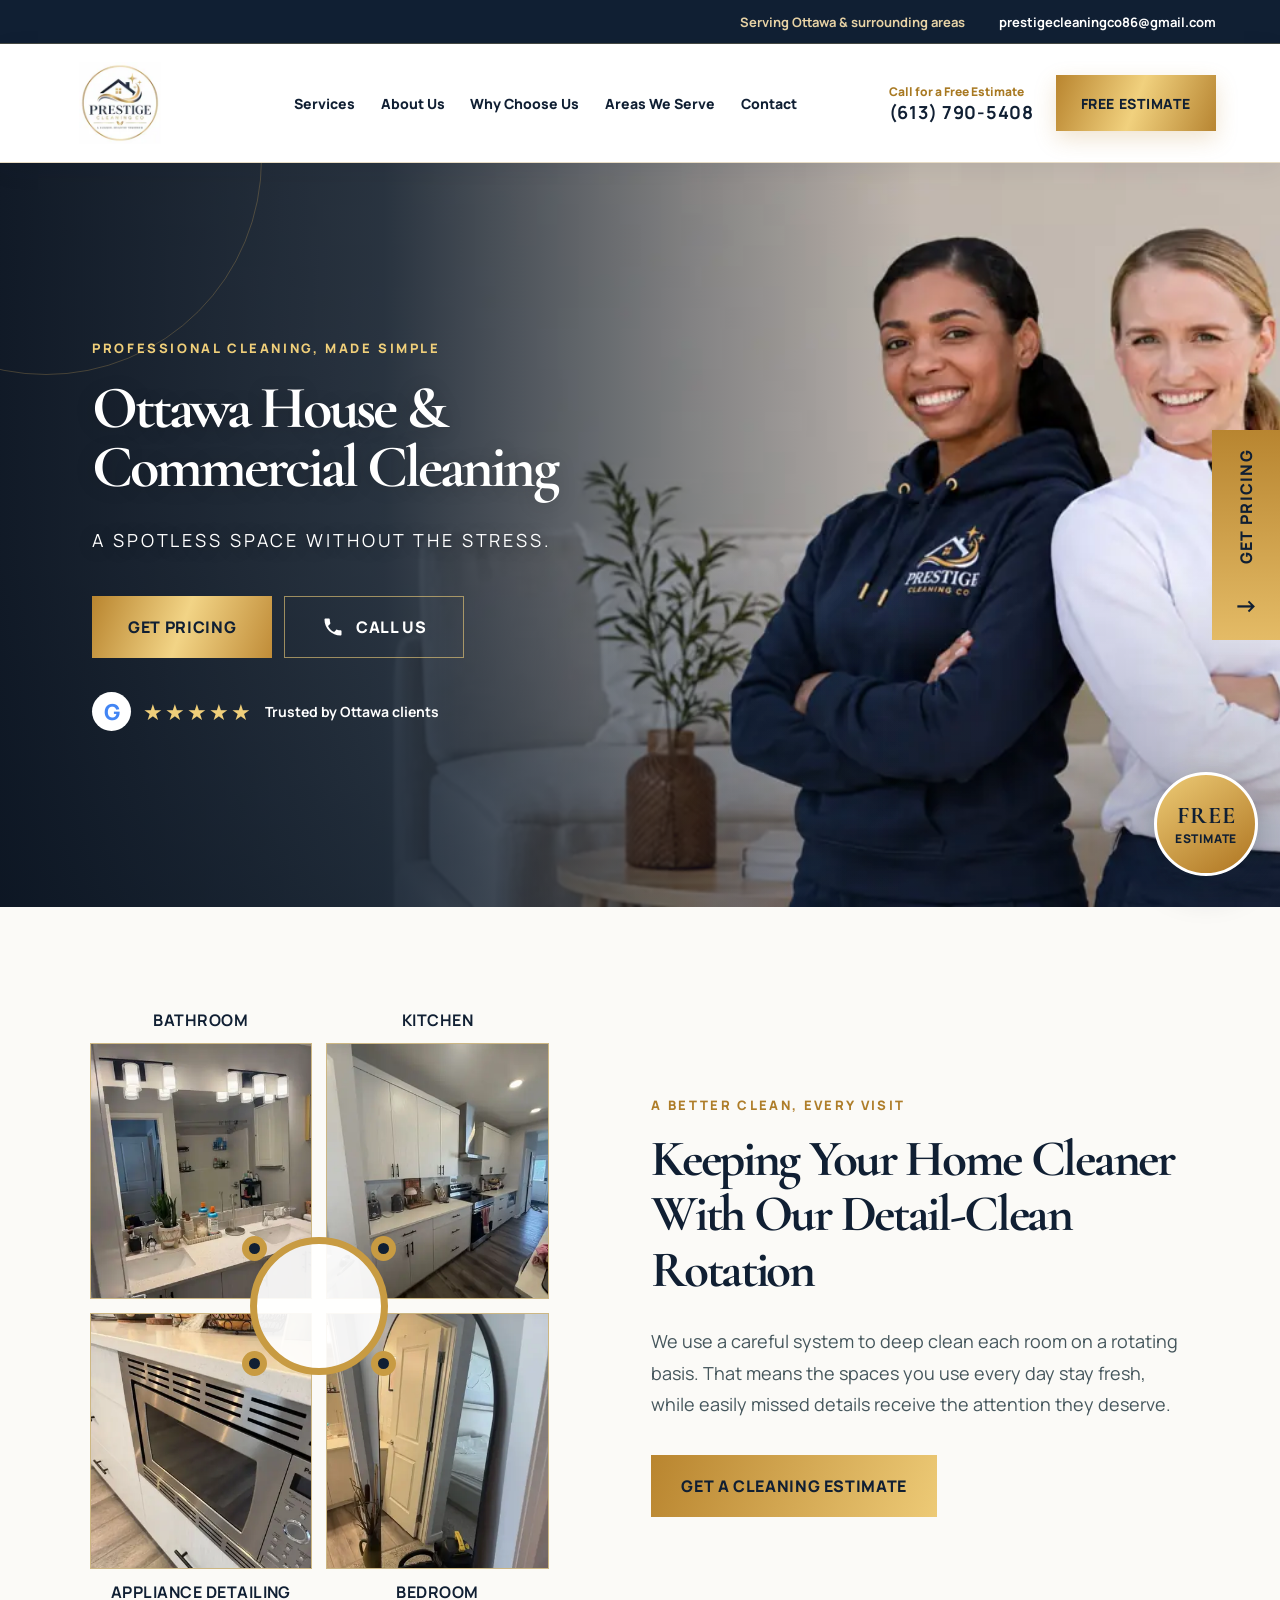
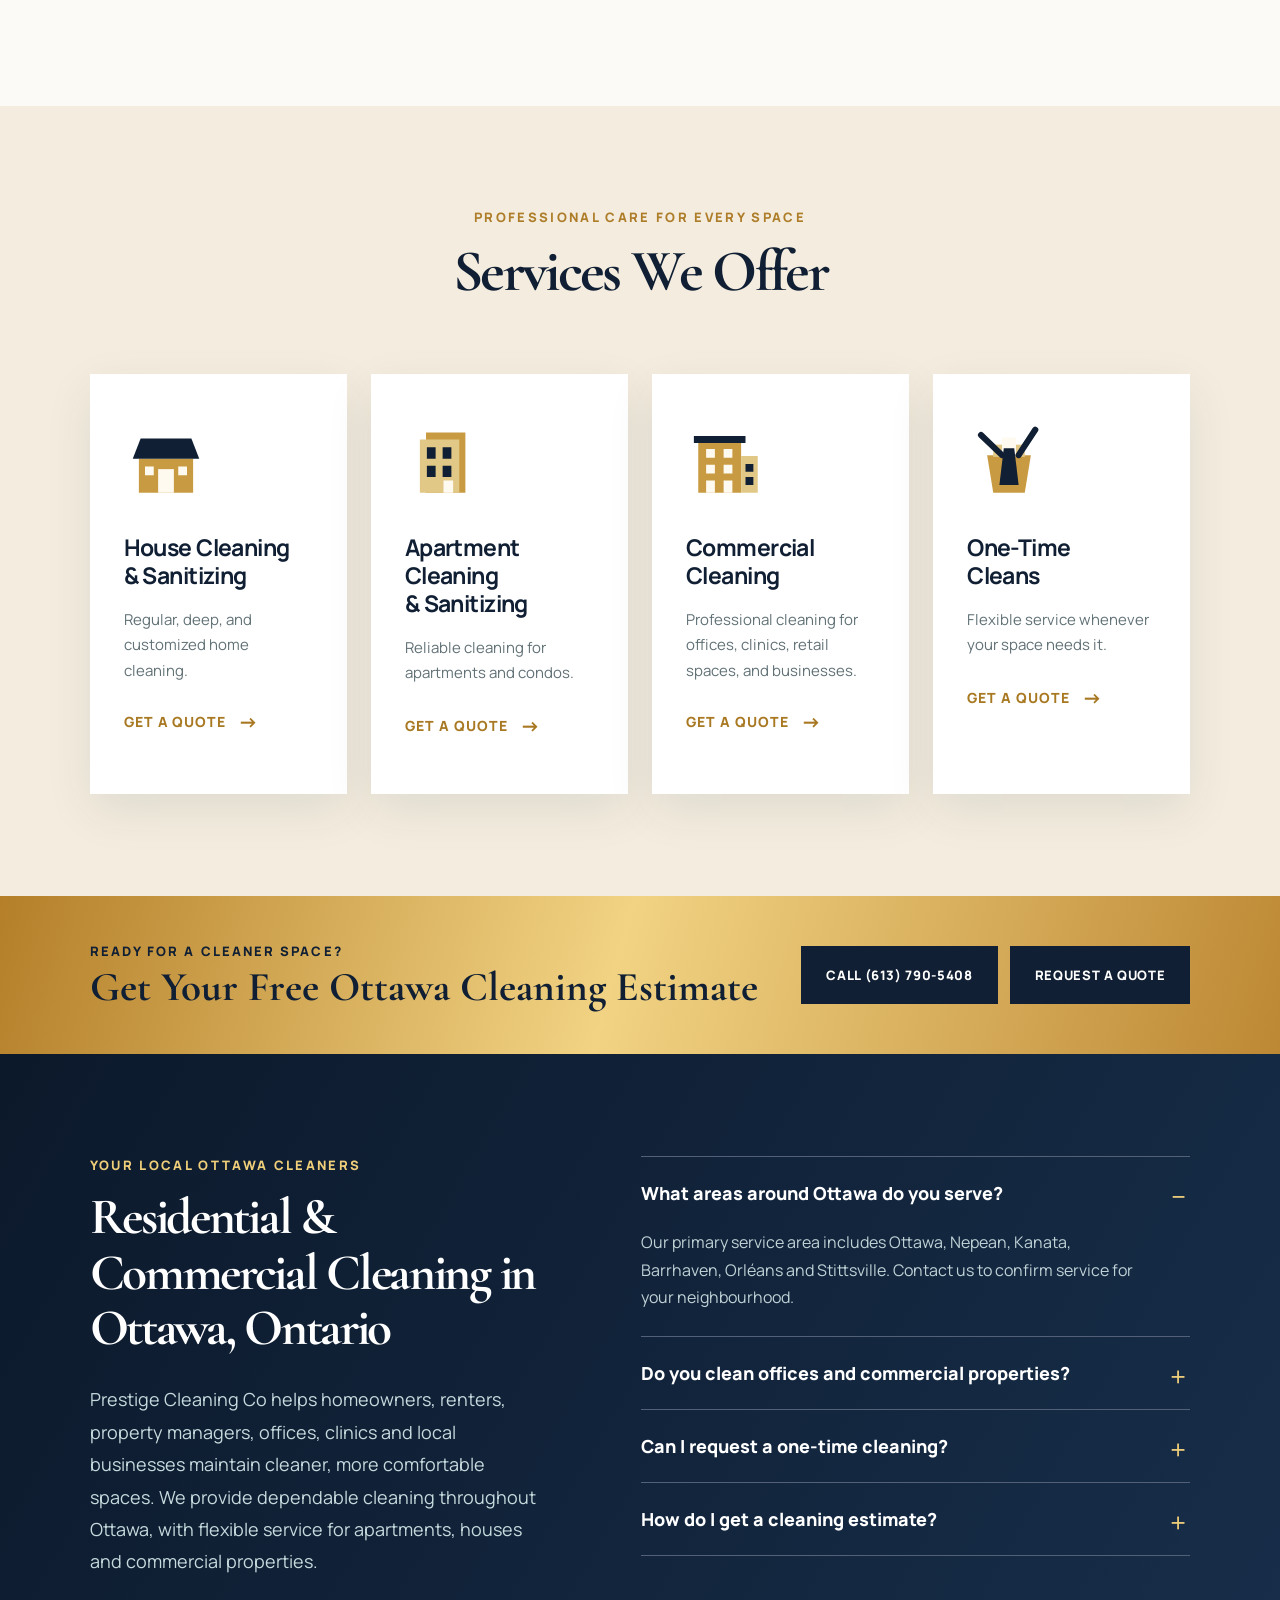
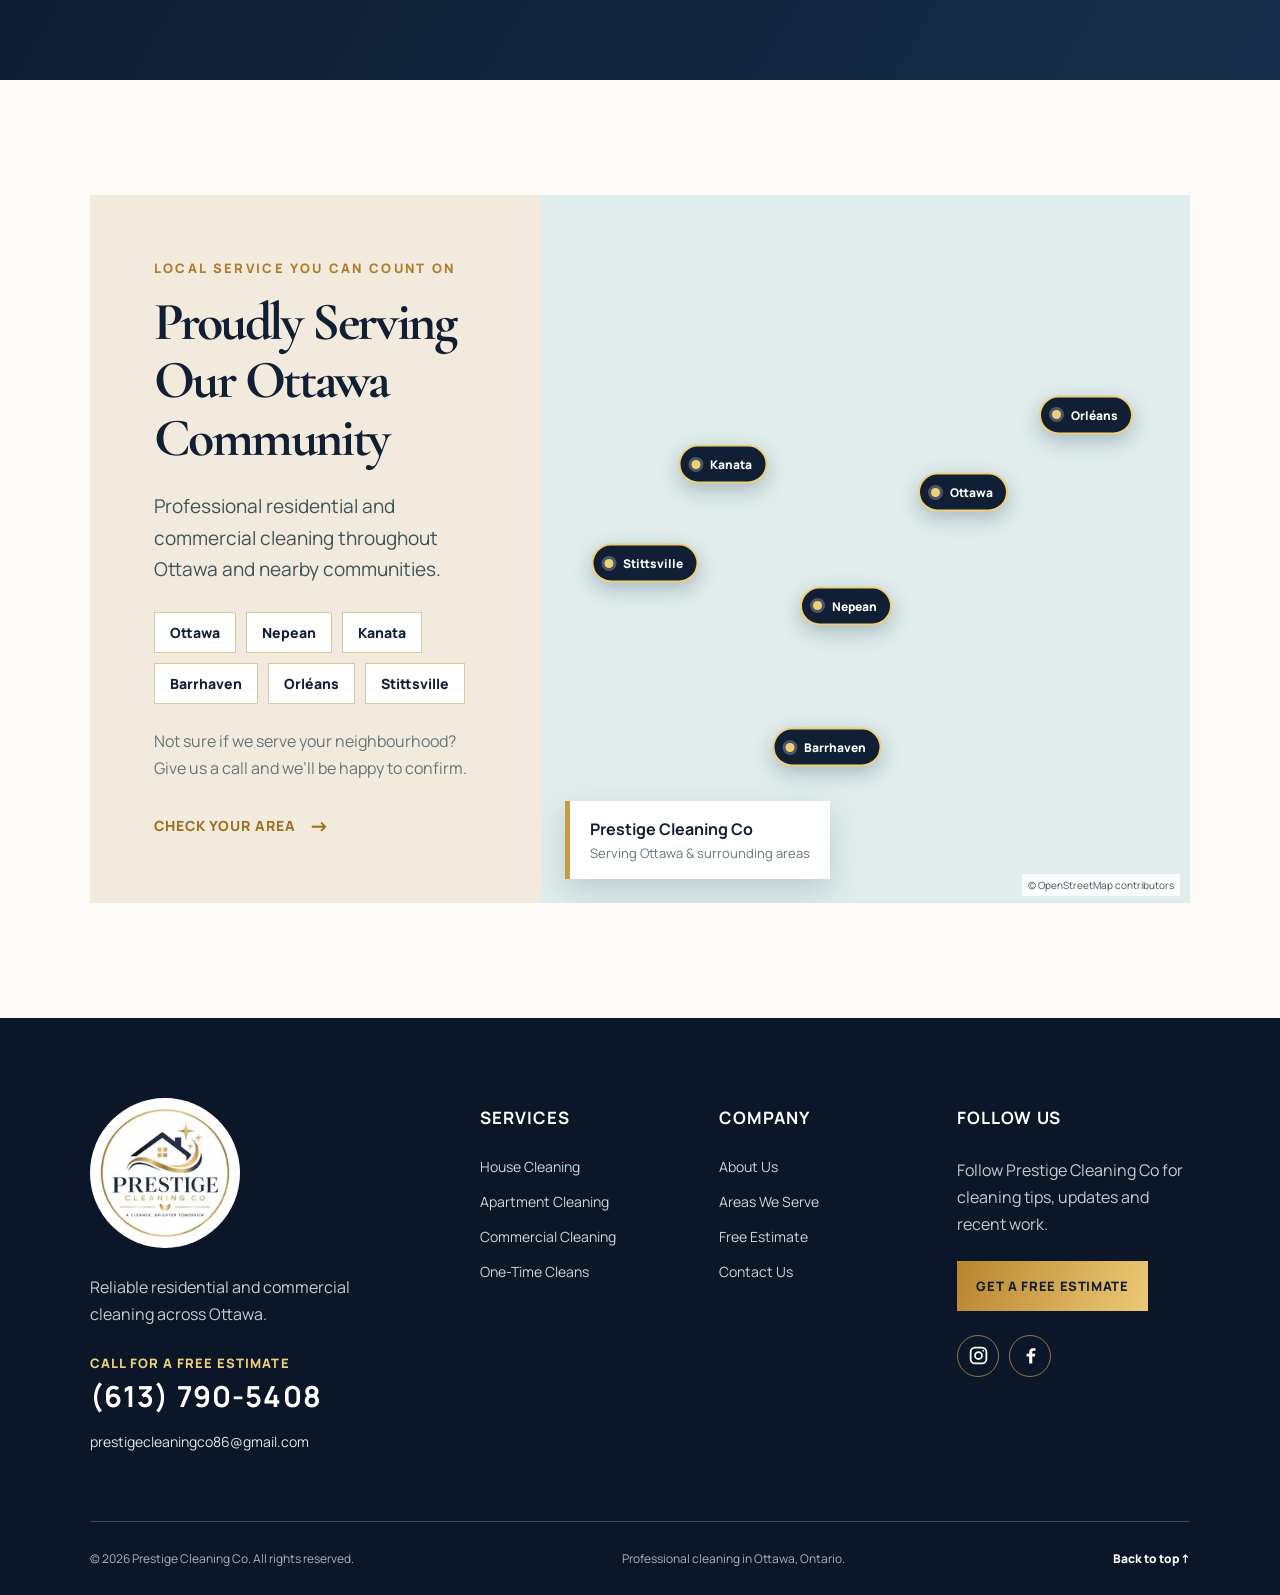
==== index.html @ 38677fa2 "Add Prestige Cleaning website" ====
<!doctype html>
<html lang="en-CA">
<head>
  <meta charset="UTF-8" />
  <meta name="viewport" content="width=device-width, initial-scale=1.0" />
  <meta name="description" content="Trusted Ottawa cleaning company for house, apartment, commercial and one-time cleaning in Ottawa, Nepean, Kanata, Barrhaven, Orléans and Stittsville. Get a free estimate." />
  <meta name="robots" content="index, follow, max-image-preview:large" />
  <meta name="geo.region" content="CA-ON" />
  <meta name="geo.placename" content="Ottawa" />
  <link rel="canonical" href="https://prestige-cleaning-ottawa.furqan17jan.chatgpt.site/" />
  <meta property="og:type" content="website" />
  <meta property="og:locale" content="en_CA" />
  <meta property="og:site_name" content="Prestige Cleaning Co" />
  <meta property="og:title" content="Ottawa Cleaning Services | Prestige Cleaning Co" />
  <meta property="og:description" content="Residential and commercial cleaning services across Ottawa. Call Prestige Cleaning Co for a free estimate." />
  <meta property="og:url" content="https://prestige-cleaning-ottawa.furqan17jan.chatgpt.site/" />
  <meta property="og:image" content="https://prestige-cleaning-ottawa.furqan17jan.chatgpt.site/assets/prestige-cleaning-team-hero-1981.webp" />
  <meta property="og:image:alt" content="Prestige Cleaning Co professional cleaning team in Ottawa" />
  <meta name="twitter:card" content="summary" />
  <meta name="twitter:title" content="Ottawa Cleaning Services | Prestige Cleaning Co" />
  <meta name="twitter:description" content="House, apartment and commercial cleaning across Ottawa and surrounding communities." />
  <title>Ottawa Cleaning Services | Prestige Cleaning Co</title>
  <link rel="preconnect" href="https://fonts.googleapis.com">
  <link rel="preconnect" href="https://fonts.gstatic.com" crossorigin>
  <link href="https://fonts.googleapis.com/css2?family=Cormorant+Garamond:wght@600;700&amp;family=Manrope:wght@400;600;700;800&amp;display=swap" rel="stylesheet">
  <link rel="icon" type="image/png" href="assets/favicon.png" />
  <link rel="preload" as="image" href="assets/prestige-cleaning-team-hero-1440.webp" imagesrcset="assets/prestige-cleaning-team-hero-768.webp 768w, assets/prestige-cleaning-team-hero-1440.webp 1440w, assets/prestige-cleaning-team-hero-1981.webp 1981w" imagesizes="100vw" type="image/webp" />
  <link rel="stylesheet" href="styles.css" />
  <link rel="stylesheet" href="detail-system.css" />
  <link rel="stylesheet" href="services.css" />
  <link rel="stylesheet" href="community-footer.css" />
  <link rel="stylesheet" href="seo.css" />
  <link rel="stylesheet" href="map-static.css" />
  <link rel="stylesheet" href="brand-theme.css" />
  <link rel="stylesheet" href="cta-popup.css" />
  <link rel="stylesheet" href="social.css" />
  <link rel="stylesheet" href="photo-grid.css" />
  <link rel="stylesheet" href="hero-photo.css" />
  <script type="application/ld+json">
  {"@context":"https://schema.org","@type":"LocalBusiness","name":"Prestige Cleaning Co","url":"https://prestige-cleaning-ottawa.furqan17jan.chatgpt.site/","logo":"https://prestige-cleaning-ottawa.furqan17jan.chatgpt.site/assets/prestige-cleaning-logo.webp","telephone":"+1-613-790-5408","email":"prestigecleaningco86@gmail.com","description":"Residential and commercial cleaning company serving Ottawa and surrounding communities.","sameAs":["https://www.instagram.com/prestige_cleaning_co_/","https://www.facebook.com/profile.php?id=61594032343513"],"areaServed":[{"@type":"City","name":"Ottawa"},{"@type":"City","name":"Nepean"},{"@type":"City","name":"Kanata"},{"@type":"City","name":"Barrhaven"},{"@type":"City","name":"Orléans"},{"@type":"City","name":"Stittsville"}],"knowsAbout":["House cleaning","Apartment cleaning","Commercial cleaning","One-time cleaning","Sanitizing"]}
  </script>
</head>
<body>
  <div class="announcement">
    <span>Serving Ottawa &amp; surrounding areas</span>
    <a href="mailto:prestigecleaningco86@gmail.com">prestigecleaningco86@gmail.com</a>
  </div>

  <header class="site-header">
    <a class="brand" href="#" aria-label="Prestige Cleaning Co home">
      <img class="header-logo" src="assets/prestige-cleaning-logo-180.webp" srcset="assets/prestige-cleaning-logo-180.webp 180w, assets/prestige-cleaning-logo-360.webp 360w, assets/prestige-cleaning-logo.webp 700w" sizes="112px" alt="Prestige Cleaning Co — A Cleaner, Brighter Tomorrow" width="700" height="700" fetchpriority="high" decoding="async" />
    </a>
    <button class="menu-toggle" aria-expanded="false" aria-controls="main-nav">Menu</button>
    <nav id="main-nav" class="main-nav" aria-label="Main navigation">
      <a href="#services">Services</a>
      <a href="#why-us">About Us</a>
      <a href="#why-us">Why Choose Us</a>
      <a href="#areas">Areas We Serve</a>
      <a href="#contact">Contact</a>
    </nav>
    <div class="header-actions">
      <a class="phone" href="tel:+16137905408"><span>Call for a Free Estimate</span><strong>(613) 790-5408</strong></a>
      <a class="estimate" href="quote.html">FREE ESTIMATE</a>
    </div>
  </header>

  <main>
    <section class="hero">
      <picture class="hero-picture">
        <source srcset="assets/prestige-cleaning-team-hero-768.webp 768w, assets/prestige-cleaning-team-hero-1440.webp 1440w, assets/prestige-cleaning-team-hero-1981.webp 1981w" sizes="100vw" type="image/webp">
        <img src="assets/prestige-cleaning-team-hero-1981.webp" alt="Prestige Cleaning Co professional cleaning team in Ottawa" width="1981" height="793" fetchpriority="high" decoding="async">
      </picture>
      <div class="hero-content">
        <p class="eyebrow">Professional cleaning, made simple</p>
        <h1>Ottawa House &amp;<br />Commercial Cleaning</h1>
        <p class="subhead">A spotless space without the stress.</p>
        <div class="hero-actions">
          <a class="button primary" href="quote.html">GET PRICING</a>
          <a class="button secondary" href="tel:+16137905408">
            <svg viewBox="0 0 24 24" aria-hidden="true"><path d="M6.6 10.8c1.7 3.4 3.2 4.9 6.6 6.6l2.2-2.2c.3-.3.7-.4 1.1-.3 1.2.4 2.5.6 3.8.6.6 0 1 .4 1 1v3.8c0 .6-.4 1-1 1C10.6 21.3 2.7 13.4 2.7 3.7c0-.6.4-1 1-1h3.8c.6 0 1 .4 1 1 0 1.3.2 2.6.6 3.8.1.4 0 .8-.3 1.1l-2.2 2.2z"/></svg>
            CALL US
          </a>
        </div>
        <div class="rating" aria-label="Five star customer rating">
          <span class="google">G</span><span class="stars">★★★★★</span><strong>Trusted by Ottawa clients</strong>
        </div>
      </div>

      <a class="pricing-tab" href="quote.html"><span>GET PRICING</span><strong>→</strong></a>
    </section>

    <section class="detail-system" id="why-us">
      <div class="room-grid" aria-label="Four areas included in our cleaning rotation">
        <article class="room-card"><h3>Bathroom</h3><div class="room-photo"><img src="assets/ottawa-bathroom-cleaning.webp" srcset="assets/ottawa-bathroom-cleaning-360.webp 360w, assets/ottawa-bathroom-cleaning-720.webp 720w, assets/ottawa-bathroom-cleaning.webp 915w" sizes="(max-width:780px) calc(50vw - 28px), (max-width:1180px) calc(50vw - 60px), 360px" alt="Freshly cleaned bathroom vanity by Prestige Cleaning Co in Ottawa" width="915" height="1200" loading="lazy" decoding="async" fetchpriority="low"></div></article>
        <article class="room-card"><h3>Kitchen</h3><div class="room-photo"><img src="assets/ottawa-kitchen-cleaning.webp" srcset="assets/ottawa-kitchen-cleaning-360.webp 360w, assets/ottawa-kitchen-cleaning-720.webp 720w, assets/ottawa-kitchen-cleaning.webp 913w" sizes="(max-width:780px) calc(50vw - 28px), (max-width:1180px) calc(50vw - 60px), 360px" alt="Clean modern kitchen serviced by Prestige Cleaning Co in Ottawa" width="913" height="1200" loading="lazy" decoding="async" fetchpriority="low"></div></article>
        <article class="room-card"><div class="room-photo"><img src="assets/ottawa-appliance-detailing.webp" srcset="assets/ottawa-appliance-detailing-360.webp 360w, assets/ottawa-appliance-detailing-720.webp 720w, assets/ottawa-appliance-detailing.webp 916w" sizes="(max-width:780px) calc(50vw - 28px), (max-width:1180px) calc(50vw - 60px), 360px" alt="Detailed microwave appliance cleaning in an Ottawa home" width="916" height="1200" loading="lazy" decoding="async" fetchpriority="low"></div><h3>Appliance Detailing</h3></article>
        <article class="room-card"><div class="room-photo"><img src="assets/ottawa-bedroom-cleaning.webp" srcset="assets/ottawa-bedroom-cleaning-360.webp 360w, assets/ottawa-bedroom-cleaning-720.webp 720w, assets/ottawa-bedroom-cleaning.webp 910w" sizes="(max-width:780px) calc(50vw - 28px), (max-width:1180px) calc(50vw - 60px), 360px" alt="Clean bedroom and carpet after residential cleaning in Ottawa" width="910" height="1200" loading="lazy" decoding="async" fetchpriority="low"></div><h3>Bedroom</h3></article>
        <div class="rotation-mark" aria-hidden="true"><i></i><i></i><i></i><i></i></div>
      </div>
      <div class="system-copy">
        <p class="section-kicker">A better clean, every visit</p>
        <h2>Keeping Your Home Cleaner With Our Detail-Clean Rotation</h2>
        <p>We use a careful system to deep clean each room on a rotating basis. That means the spaces you use every day stay fresh, while easily missed details receive the attention they deserve.</p>
        <a class="system-button" href="quote.html">GET A CLEANING ESTIMATE</a>
      </div>
    </section>

    <section class="services-offer" id="services" aria-labelledby="services-title">
      <p class="services-kicker">Professional care for every space</p>
      <h2 id="services-title">Services We Offer</h2>
      <div class="services-grid">
        <article class="service-card">
          <div class="service-icon" aria-hidden="true"><svg viewBox="0 0 96 96"><path d="M17 43h62v39H17z"/><path d="M10 43l9-23h58l9 23z" class="accent"/><path d="M39 55h18v27H39z" class="light"/><path d="M24 52h10v10H24zm38 0h10v10H62z" class="light"/></svg></div>
          <h3>House Cleaning<br>&amp; Sanitizing</h3>
          <p>Regular, deep, and customized home cleaning.</p>
          <a href="quote.html?service=house">GET A QUOTE <span>→</span></a>
        </article>
        <article class="service-card">
          <div class="service-icon" aria-hidden="true"><svg viewBox="0 0 96 96"><path d="M24 13h45v69H24z"/><path d="M17 21h45v61H17z" class="soft"/><path d="M25 30h10v13H25zm18 0h10v13H43zM25 51h10v13H25zm18 0h10v13H43z" class="accent"/><path d="M44 68h11v14H44z" class="light"/></svg></div>
          <h3>Apartment Cleaning<br>&amp; Sanitizing</h3>
          <p>Reliable cleaning for apartments and condos.</p>
          <a href="quote.html?service=apartment">GET A QUOTE <span>→</span></a>
        </article>
        <article class="service-card">
          <div class="service-icon" aria-hidden="true"><svg viewBox="0 0 96 96"><path d="M14 22h49v60H14z"/><path d="M63 40h19v42H63z" class="soft"/><path d="M23 32h10v10H23zm20 0h10v10H43zM23 50h10v10H23zm20 0h10v10H43zM23 68h10v14H23zm20 0h10v14H43z" class="light"/><path d="M68 49h9v9h-9zm0 15h9v9h-9z" class="accent"/><path d="M9 17h59v8H9z" class="accent"/></svg></div>
          <h3>Commercial<br>Cleaning</h3>
          <p>Professional cleaning for offices, clinics, retail spaces, and businesses.</p>
          <a href="quote.html?service=commercial">GET A QUOTE <span>→</span></a>
        </article>
        <article class="service-card">
          <div class="service-icon" aria-hidden="true"><svg viewBox="0 0 96 96"><path d="M23 39h50l-7 43H30z"/><path d="M30 27h36v14H30z" class="soft"/><path d="M40 19h16v20H40z" class="light"/><path d="M16 16l24 23M78 10L59 39" class="stroke"/><path d="M42 31h12l5 42H37z" class="accent"/></svg></div>
          <h3>One-Time<br>Cleans</h3>
          <p>Flexible service whenever your space needs it.</p>
          <a href="quote.html?service=one-time">GET A QUOTE <span>→</span></a>
        </article>
      </div>
    </section>

    <section class="quote-banner" id="quote" aria-label="Request a free cleaning estimate">
      <div><p>Ready for a cleaner space?</p><h2>Get Your Free Ottawa Cleaning Estimate</h2></div>
      <div class="quote-banner-actions"><a href="tel:+16137905408">CALL (613) 790-5408</a><a href="quote.html">REQUEST A QUOTE</a></div>
    </section>

    <section class="local-seo" aria-labelledby="local-seo-title">
      <div class="local-seo-intro">
        <p class="local-seo-kicker">Your local Ottawa cleaners</p>
        <h2 id="local-seo-title">Residential &amp; Commercial Cleaning in Ottawa, Ontario</h2>
        <p>Prestige Cleaning Co helps homeowners, renters, property managers, offices, clinics and local businesses maintain cleaner, more comfortable spaces. We provide dependable cleaning throughout Ottawa, with flexible service for apartments, houses and commercial properties.</p>
      </div>
      <div class="seo-faq">
        <details open><summary>What areas around Ottawa do you serve?</summary><p>Our primary service area includes Ottawa, Nepean, Kanata, Barrhaven, Orléans and Stittsville. Contact us to confirm service for your neighbourhood.</p></details>
        <details><summary>Do you clean offices and commercial properties?</summary><p>Yes. We provide commercial cleaning for offices, clinics, retail spaces, property-managed buildings and other Ottawa businesses.</p></details>
        <details><summary>Can I request a one-time cleaning?</summary><p>Yes. One-time cleaning is available for seasonal refreshes, special occasions or whenever your home or business needs extra attention.</p></details>
        <details><summary>How do I get a cleaning estimate?</summary><p>Call (613) 790-5408 or email Prestige Cleaning Co with the property type, location and cleaning service you need.</p></details>
      </div>
    </section>

    <section class="community" id="areas" aria-labelledby="community-title">
      <div class="community-copy">
        <p class="community-kicker">Local service you can count on</p>
        <h2 id="community-title">Proudly Serving Our Ottawa Community</h2>
        <p class="community-lead">Professional residential and commercial cleaning throughout Ottawa and nearby communities.</p>
        <ul class="area-list" aria-label="Primary service areas">
          <li>Ottawa</li><li>Nepean</li><li>Kanata</li><li>Barrhaven</li><li>Orléans</li><li>Stittsville</li>
        </ul>
        <p class="area-note">Not sure if we serve your neighbourhood? Give us a call and we’ll be happy to confirm.</p>
        <a class="community-call" href="tel:+16137905408">CHECK YOUR AREA <span>→</span></a>
      </div>
      <div class="map-wrap">
        <iframe title="Static map of the Ottawa service area" tabindex="-1" loading="lazy" src="https://www.openstreetmap.org/export/embed.html?bbox=-76.220%2C45.190%2C-75.360%2C45.600&amp;layer=mapnik"></iframe>
        <div class="map-shield" aria-label="Highlighted service areas: Ottawa, Nepean, Kanata, Barrhaven, Orléans and Stittsville">
          <span class="area-pin pin-stittsville">Stittsville</span><span class="area-pin pin-kanata">Kanata</span><span class="area-pin pin-nepean">Nepean</span><span class="area-pin pin-barrhaven">Barrhaven</span><span class="area-pin pin-ottawa">Ottawa</span><span class="area-pin pin-orleans">Orléans</span>
        </div>
        <div class="map-label"><strong>Prestige Cleaning Co</strong><span>Serving Ottawa &amp; surrounding areas</span></div>
        <a class="map-credit" href="https://www.openstreetmap.org/copyright" target="_blank" rel="noopener">© OpenStreetMap contributors</a>
      </div>
    </section>
  </main>

  <footer class="site-footer" id="contact">
    <div class="footer-grid">
      <div class="footer-brand">
        <a class="brand footer-logo" href="#" aria-label="Prestige Cleaning Co home"><img src="assets/prestige-cleaning-logo-360.webp" srcset="assets/prestige-cleaning-logo-180.webp 180w, assets/prestige-cleaning-logo-360.webp 360w" sizes="150px" alt="Prestige Cleaning Co" width="700" height="700" loading="lazy" decoding="async" /></a>
        <p>Reliable residential and commercial cleaning across Ottawa.</p>
        <a class="footer-phone" href="tel:+16137905408"><small>Call for a free estimate</small><strong>(613) 790-5408</strong></a>
        <a class="footer-email" href="mailto:prestigecleaningco86@gmail.com">prestigecleaningco86@gmail.com</a>
      </div>
      <div class="footer-column"><h3>Services</h3><a href="#services">House Cleaning</a><a href="#services">Apartment Cleaning</a><a href="#services">Commercial Cleaning</a><a href="#services">One-Time Cleans</a></div>
      <div class="footer-column"><h3>Company</h3><a href="#">About Us</a><a href="#areas">Areas We Serve</a><a href="quote.html">Free Estimate</a><a href="tel:+16137905408">Contact Us</a></div>
      <div class="footer-column footer-connect"><h3>Follow Us</h3><p>Follow Prestige Cleaning Co for cleaning tips, updates and recent work.</p><a class="footer-cta" href="quote.html">GET A FREE ESTIMATE</a><div class="social-row"><a href="https://www.instagram.com/prestige_cleaning_co_/" target="_blank" rel="noopener" aria-label="Follow Prestige Cleaning Co on Instagram"><svg viewBox="0 0 24 24" aria-hidden="true"><rect x="3" y="3" width="18" height="18" rx="5"/><circle cx="12" cy="12" r="4"/><circle cx="17.5" cy="6.5" r="1" class="social-dot"/></svg></a><a href="https://www.facebook.com/profile.php?id=61594032343513" target="_blank" rel="noopener" aria-label="Follow Prestige Cleaning Co on Facebook"><svg viewBox="0 0 24 24" aria-hidden="true"><path d="M14 21v-8h3l.5-3H14V8.1c0-.9.3-1.6 1.7-1.6h2V3.8c-.4-.1-1.5-.2-2.7-.2-2.7 0-4.5 1.6-4.5 4.6V10H7.5v3h3v8H14z"/></svg></a></div></div>
    </div>
    <div class="footer-bottom"><span>© 2026 Prestige Cleaning Co. All rights reserved.</span><span>Professional cleaning in Ottawa, Ontario.</span><a href="#">Back to top ↑</a></div>
  </footer>
  <button class="floating-quote" type="button" data-open-quote><span>FREE</span> ESTIMATE</button>
  <a class="mobile-call-bar" href="tel:+16137905408">CALL NOW FOR A FREE ESTIMATE</a>

  <div class="quote-modal" id="quote-modal" hidden>
    <div class="quote-backdrop" data-close-quote></div>
    <section class="quote-dialog" role="dialog" aria-modal="true" aria-labelledby="quote-title">
      <button class="quote-close" type="button" aria-label="Close quote window" data-close-quote>×</button>
      <img src="assets/prestige-cleaning-logo-180.webp" alt="" width="180" height="180" loading="lazy" decoding="async" />
      <p class="quote-kicker">A cleaner, brighter tomorrow</p>
      <h2 id="quote-title">Get a Free Cleaning Estimate</h2>
      <p>Tell us what you need and we’ll help you plan the right cleaning service for your Ottawa home or business.</p>
      <div class="quote-options"><a class="quote-call" href="tel:+16137905408"><small>Speak with us now</small><strong>CALL (613) 790-5408</strong></a><a class="quote-email" href="quote.html"><small>Tell us what you need</small><strong>FILL OUT QUOTE FORM</strong></a></div>
      <button class="quote-later" type="button" data-close-quote>Maybe later</button>
    </section>
  </div>
  <script src="script.js"></script>
</body>
</html>
---- styles.css ----
:root{--ink:#17252b;--muted:#5d6a6f;--navy:#173c49;--teal:#2b8791;--mint:#dff2ef;--white:#fff;--line:#d8e2e4;--max:1440px}
*{box-sizing:border-box}html{scroll-behavior:smooth}body{margin:0;font-family:Manrope,Arial,sans-serif;color:var(--ink);background:#fff}a{color:inherit;text-decoration:none}.announcement{height:44px;padding:0 clamp(20px,5vw,78px);display:flex;align-items:center;justify-content:flex-end;gap:34px;background:#e7f2f4;font-size:13px;font-weight:700}.announcement a{color:var(--teal)}.site-header{min-height:112px;padding:18px clamp(20px,5vw,78px);display:flex;align-items:center;gap:34px;background:#fff;border-bottom:1px solid #edf1f2;position:relative;z-index:4}.brand{display:flex;align-items:center;gap:12px;min-width:max-content}.brand-mark{display:grid;place-items:center;width:58px;height:58px;border-radius:50% 50% 50% 16%;background:var(--navy);color:white;font-size:30px;font-weight:800;box-shadow:inset -8px -8px 0 var(--teal)}.brand strong,.brand small{display:block;letter-spacing:.07em}.brand strong{font-size:19px}.brand small{font-size:10px;color:var(--teal);margin-top:2px}.main-nav{display:flex;align-items:center;justify-content:center;gap:clamp(17px,2vw,34px);flex:1}.main-nav a{font-size:14px;font-weight:800;white-space:nowrap}.main-nav a:hover{color:var(--teal)}.header-actions{display:flex;align-items:center;gap:22px}.phone span,.phone strong{display:block}.phone span{font-size:12px;color:var(--teal);font-weight:800}.phone strong{font-size:18px;letter-spacing:.04em}.estimate,.button{display:inline-flex;align-items:center;justify-content:center;font-weight:800;letter-spacing:.04em}.estimate{min-height:56px;padding:0 25px;color:white;background:var(--teal);font-size:14px}.menu-toggle{display:none;border:0;background:var(--navy);color:#fff;padding:10px 14px;font:700 14px Manrope;border-radius:4px}.hero{min-height:calc(100vh - 156px);position:relative;overflow:hidden;display:grid;grid-template-columns:minmax(0,1.04fr) minmax(430px,.96fr);background:linear-gradient(115deg,#234c58 0%,#2c6970 48%,#d8e9e7 48.1%,#eff6f5 100%)}.hero:before{content:"";position:absolute;width:430px;height:430px;border:1px solid rgba(255,255,255,.1);border-radius:50%;left:-170px;top:-220px}.hero-content{position:relative;z-index:2;align-self:center;padding:72px clamp(28px,7.2vw,150px);padding-right:42px;color:white}.eyebrow{margin:0 0 22px;color:#a8e1dc;text-transform:uppercase;letter-spacing:.2em;font-size:13px;font-weight:800}.hero h1{font-size:clamp(50px,5.25vw,86px);line-height:.98;letter-spacing:-.05em;margin:0;max-width:760px}.subhead{font-size:clamp(18px,1.4vw,23px);letter-spacing:.16em;text-transform:uppercase;line-height:1.55;margin:30px 0 42px;max-width:700px}.hero-actions{display:flex;gap:12px;flex-wrap:wrap}.button{min-width:180px;min-height:62px;padding:0 26px}.primary{background:#fff;color:var(--navy)}.secondary{border:1px solid rgba(255,255,255,.5);color:white}.secondary svg{width:22px;fill:currentColor;margin-right:12px}.button:hover,.estimate:hover{transform:translateY(-2px);filter:brightness(1.04)}.rating{display:flex;align-items:center;gap:12px;margin-top:34px;font-size:14px;flex-wrap:wrap}.google{display:grid;place-items:center;width:39px;height:39px;background:#fff;color:#4285f4;border-radius:50%;font-size:22px;font-weight:800}.stars{color:#ffd447;font-size:22px;letter-spacing:2px}.photo-placeholder{min-height:620px;display:grid;place-items:center;position:relative;background:linear-gradient(135deg,rgba(255,255,255,.15),rgba(255,255,255,.7));border-left:1px solid rgba(255,255,255,.4)}.photo-placeholder:after{content:"";position:absolute;inset:36px;border:1px dashed rgba(23,60,73,.22);border-radius:2px}.photo-placeholder div{text-align:center;color:#507178;z-index:1}.photo-placeholder span,.photo-placeholder small{display:block}.photo-placeholder span{font-weight:800;letter-spacing:.18em}.photo-placeholder small{margin-top:8px}.pricing-tab{position:absolute;right:0;top:50%;transform:translateY(-50%);height:210px;width:68px;background:var(--teal);color:white;display:flex;flex-direction:column;align-items:center;justify-content:center;gap:24px;z-index:3}.pricing-tab span{writing-mode:vertical-rl;transform:rotate(180deg);font-weight:800;letter-spacing:.08em}.pricing-tab strong{font-size:24px}@media(max-width:1180px){.main-nav{display:none;position:absolute;left:0;right:0;top:100%;background:#fff;padding:24px;box-shadow:0 12px 30px rgba(0,0,0,.12);flex-direction:column}.main-nav.open{display:flex}.menu-toggle{display:block;margin-left:auto}.phone{display:none}}@media(max-width:780px){.announcement{justify-content:center;height:auto;min-height:40px;padding:10px 18px}.announcement a{display:none}.site-header{min-height:88px;padding:14px 20px}.estimate{display:none}.hero{min-height:calc(100vh - 128px);grid-template-columns:1fr;background:linear-gradient(145deg,#173c49,#2b7a82)}.hero-content{padding:66px 24px 48px}.hero h1{font-size:clamp(46px,14vw,68px)}.subhead{font-size:16px;letter-spacing:.1em}.button{min-width:0;flex:1}.rating strong{width:100%}.photo-placeholder{min-height:280px;background:rgba(223,242,239,.92)}.photo-placeholder:after{inset:20px}.pricing-tab{display:none}}@media(max-width:430px){.brand-mark{width:48px;height:48px}.brand strong{font-size:16px}.hero-actions{flex-direction:column}.button{width:100%}}
---- detail-system.css ----
.detail-system{min-height:760px;padding:clamp(70px,8vw,125px) clamp(24px,7vw,140px);display:grid;grid-template-columns:minmax(450px,.92fr) minmax(400px,1.08fr);align-items:center;gap:clamp(55px,8vw,140px);background:#fff}
.room-grid{position:relative;display:grid;grid-template-columns:1fr 1fr;gap:14px;max-width:720px}
.room-card{margin:0}.room-card h3{font-size:16px;text-align:center;text-transform:uppercase;margin:0 0 12px;letter-spacing:.03em}.room-card:nth-child(n+3) h3{margin:12px 0 0}
.room-photo{height:clamp(190px,20vw,320px);display:grid;place-items:center;background:linear-gradient(145deg,#edf4f4,#d9e9e7);border:1px dashed #9abbb9;color:#66817f;text-transform:uppercase;font-size:12px;font-weight:800;letter-spacing:.12em}
.rotation-mark{position:absolute;width:138px;height:138px;border:7px solid var(--teal);border-radius:50%;top:50%;left:50%;transform:translate(-50%,-50%);background:rgba(255,255,255,.86)}
.rotation-mark i{position:absolute;width:25px;height:25px;border:7px solid var(--teal);background:#b7d95f;border-radius:50%}.rotation-mark i:nth-child(1){left:-15px;top:-8px}.rotation-mark i:nth-child(2){right:-15px;top:-8px}.rotation-mark i:nth-child(3){right:-15px;bottom:-8px}.rotation-mark i:nth-child(4){left:-15px;bottom:-8px}
.system-copy{max-width:790px}.section-kicker{text-transform:uppercase;color:var(--teal);font-size:13px;font-weight:800;letter-spacing:.18em;margin:0 0 18px}.system-copy h2{font-size:clamp(38px,4vw,64px);line-height:1.08;letter-spacing:-.045em;margin:0 0 28px}.system-copy>p:not(.section-kicker){font-size:18px;line-height:1.75;color:#45565c;margin:0 0 34px;max-width:730px}
.system-button{display:inline-flex;align-items:center;justify-content:center;min-height:62px;padding:0 30px;background:var(--teal);color:#fff;font-weight:800;letter-spacing:.04em}.system-button:hover{background:var(--navy);transform:translateY(-2px)}
@media(max-width:1180px){.detail-system{grid-template-columns:1fr;gap:70px}.room-grid{margin:auto;width:100%}.system-copy{margin:auto;text-align:center}.system-copy>p:not(.section-kicker){margin-left:auto;margin-right:auto}}
@media(max-width:780px){.detail-system{padding:70px 20px;grid-template-columns:1fr}.room-photo{height:43vw;min-height:150px}.rotation-mark{width:104px;height:104px;border-width:6px}.rotation-mark i{width:21px;height:21px;border-width:6px}.system-copy h2{font-size:38px}.system-copy>p:not(.section-kicker){font-size:16px}.system-button{width:100%;padding:0 18px}}
@media(max-width:430px){.room-grid{gap:8px}.room-card h3{font-size:12px}.room-photo span{font-size:10px;text-align:center;padding:10px}.rotation-mark{width:84px;height:84px}.rotation-mark i{width:18px;height:18px}}
---- services.css ----
.services-offer{padding:clamp(74px,8vw,125px) clamp(24px,7vw,140px);background:#eef7f6;text-align:center}.services-kicker{margin:0 0 14px;color:var(--teal);font-size:13px;font-weight:800;letter-spacing:.18em;text-transform:uppercase}.services-offer>h2{margin:0;font-size:clamp(42px,4.6vw,68px);line-height:1.08;letter-spacing:-.045em}.services-grid{max-width:1500px;margin:70px auto 0;display:grid;grid-template-columns:repeat(4,1fr);gap:24px;text-align:left}.service-card{min-height:420px;padding:42px 34px 36px;background:#fff;border-top:5px solid transparent;box-shadow:0 16px 45px rgba(23,60,73,.08);transition:transform .2s ease,border-color .2s ease}.service-card:hover{transform:translateY(-7px);border-color:var(--teal)}.service-icon{width:84px;height:84px;margin-bottom:28px}.service-icon svg{width:100%;height:100%;fill:var(--teal)}.service-icon .accent{fill:#173c49}.service-icon .soft{fill:#add9d6}.service-icon .light{fill:#eef7f6}.service-icon .stroke{fill:none;stroke:#173c49;stroke-width:7;stroke-linecap:round}.service-card h3{margin:0;color:var(--navy);font-size:clamp(23px,1.65vw,31px);line-height:1.22;letter-spacing:-.025em}.service-card p{min-height:52px;margin:18px 0 25px;color:#617176;font-size:15px;line-height:1.7}.service-card>a{display:inline-flex;align-items:center;gap:12px;color:var(--teal);font-size:14px;font-weight:800;letter-spacing:.07em}.service-card>a span{font-size:20px;transition:transform .2s}.service-card>a:hover span{transform:translateX(5px)}
@media(max-width:1100px){.services-grid{grid-template-columns:repeat(2,1fr)}.service-card{min-height:370px}}
@media(max-width:620px){.services-offer{padding:70px 20px}.services-grid{grid-template-columns:1fr;margin-top:45px}.service-card{min-height:0;padding:32px 28px}.service-card p{min-height:0}.service-icon{width:70px;height:70px}.service-card h3 br{display:none}}
---- community-footer.css ----
.community{padding:clamp(75px,9vw,135px) clamp(24px,7vw,140px);display:grid;grid-template-columns:minmax(390px,.82fr) minmax(520px,1.18fr);align-items:stretch;gap:0;background:#fff}.community-copy{padding:clamp(45px,5vw,82px);background:#f3f7f8}.community-kicker{margin:0 0 16px;color:var(--teal);font-size:13px;font-weight:800;letter-spacing:.18em;text-transform:uppercase}.community h2{margin:0 0 24px;font-size:clamp(40px,4.2vw,65px);line-height:1.08;letter-spacing:-.045em}.community-lead{margin:0 0 26px;color:#3d535a;font-size:19px;line-height:1.65}.area-list{display:flex;flex-wrap:wrap;gap:10px;margin:0 0 24px;padding:0;list-style:none}.area-list li{padding:10px 15px;background:#fff;border:1px solid #cfdddf;color:var(--navy);font-weight:800;font-size:14px}.area-note{margin:0 0 30px;color:#65757a;line-height:1.7}.community-call{display:inline-flex;align-items:center;gap:13px;color:var(--teal);font-size:14px;font-weight:800;letter-spacing:.07em}.community-call span{font-size:20px}.map-wrap{min-height:570px;position:relative;background:#dfeceb;overflow:hidden}.map-wrap iframe{width:100%;height:100%;min-height:570px;border:0;filter:saturate(.7) contrast(.95)}.map-label{position:absolute;left:24px;bottom:24px;padding:17px 20px;background:#fff;box-shadow:0 12px 30px rgba(23,60,73,.18)}.map-label strong,.map-label span{display:block}.map-label strong{color:var(--navy)}.map-label span{margin-top:4px;color:#65757a;font-size:13px}
.site-footer{padding:80px clamp(24px,7vw,140px) 28px;background:var(--navy);color:#fff}.footer-grid{display:grid;grid-template-columns:1.4fr .75fr .75fr 1fr;gap:clamp(35px,5vw,85px);max-width:1600px;margin:auto}.footer-logo{display:inline-flex;color:#fff}.footer-logo .brand-mark{background:#fff;color:var(--navy);box-shadow:inset -8px -8px 0 #74c8c6}.footer-logo small{color:#8fe0dc}.footer-brand>p{max-width:330px;color:#b9d0d5;line-height:1.7;margin:26px 0}.footer-phone small,.footer-phone strong{display:block}.footer-phone small{color:#8fe0dc;font-size:13px;font-weight:800;text-transform:uppercase;letter-spacing:.08em}.footer-phone strong{margin-top:4px;font-size:29px;letter-spacing:.04em}.footer-email{display:block;margin-top:16px;color:#d8e8eb;font-size:14px;overflow-wrap:anywhere}.footer-column{display:flex;flex-direction:column;align-items:flex-start;gap:16px}.footer-column h3{margin:8px 0 12px;font-size:17px;letter-spacing:.06em;text-transform:uppercase}.footer-column>a:not(.footer-cta){color:#c6d9dd;font-size:14px}.footer-column>a:hover{color:#8fe0dc}.footer-connect p{color:#b9d0d5;line-height:1.7;margin:0 0 6px}.footer-cta{padding:16px 19px;background:var(--teal);font-size:13px;font-weight:800;letter-spacing:.05em}.social-row{display:flex;gap:10px;margin-top:8px}.social-row a{width:42px;height:42px;display:grid;place-items:center;border:1px solid #77949b;border-radius:50%;font-size:19px;font-weight:800}.footer-bottom{max-width:1600px;margin:70px auto 0;padding-top:28px;border-top:1px solid #3e606a;display:flex;align-items:center;justify-content:space-between;gap:25px;color:#9eb8be;font-size:12px}.footer-bottom a{color:#fff;font-weight:800}
@media(max-width:1050px){.community{grid-template-columns:1fr}.map-wrap,.map-wrap iframe{min-height:460px}.footer-grid{grid-template-columns:1.4fr 1fr}.footer-connect{margin-top:10px}}
@media(max-width:650px){.community{padding:70px 20px}.community-copy{padding:38px 24px}.community h2{font-size:39px}.community-lead{font-size:17px}.map-wrap,.map-wrap iframe{min-height:360px}.map-label{left:14px;bottom:14px}.site-footer{padding:64px 24px 25px}.footer-grid{grid-template-columns:1fr}.footer-brand{margin-bottom:15px}.footer-bottom{margin-top:50px;align-items:flex-start;flex-direction:column}.footer-phone strong{font-size:25px}}
---- seo.css ----
.local-seo{padding:clamp(75px,8vw,120px) clamp(24px,7vw,140px);display:grid;grid-template-columns:.9fr 1.1fr;gap:clamp(50px,8vw,130px);background:var(--navy);color:#fff}.local-seo-intro{max-width:680px}.local-seo-kicker{margin:0 0 16px;color:#8fe0dc;font-size:13px;font-weight:800;letter-spacing:.18em;text-transform:uppercase}.local-seo h2{margin:0 0 27px;font-size:clamp(38px,4vw,61px);line-height:1.08;letter-spacing:-.045em}.local-seo-intro>p:not(.local-seo-kicker){margin:0;color:#c5dadd;font-size:18px;line-height:1.8}.seo-faq{border-top:1px solid #496b74}.seo-faq details{border-bottom:1px solid #496b74}.seo-faq summary{position:relative;padding:24px 44px 24px 0;cursor:pointer;font-size:18px;font-weight:800;list-style:none}.seo-faq summary::-webkit-details-marker{display:none}.seo-faq summary:after{content:"+";position:absolute;right:4px;top:20px;color:#8fe0dc;font-size:28px;font-weight:400}.seo-faq details[open] summary:after{content:"−"}.seo-faq details p{margin:0;padding:0 46px 25px 0;color:#bfd2d6;line-height:1.7}.hero h1{font-size:clamp(44px,4.7vw,78px)}
@media(max-width:900px){.local-seo{grid-template-columns:1fr}.local-seo-intro{max-width:none}}
@media(max-width:600px){.local-seo{padding:70px 24px}.local-seo h2{font-size:37px}.local-seo-intro>p:not(.local-seo-kicker){font-size:16px}.seo-faq summary{font-size:16px}}
---- map-static.css ----
.map-wrap iframe{position:absolute;inset:-6%;width:112%;height:112%;min-height:640px;border:0;filter:saturate(.65) contrast(.92);pointer-events:none}.map-shield{position:absolute;inset:0;background:rgba(235,247,246,.12);z-index:1}.area-pin{position:absolute;transform:translate(-50%,-50%);padding:9px 13px 9px 30px;border:2px solid #fff;border-radius:999px;background:var(--teal);color:#fff;box-shadow:0 7px 20px rgba(23,60,73,.28);font-size:12px;font-weight:800;white-space:nowrap}.area-pin:before{content:"";position:absolute;left:11px;top:50%;width:9px;height:9px;transform:translateY(-50%);border-radius:50%;background:#b7d95f;box-shadow:0 0 0 3px rgba(255,255,255,.25)}.pin-stittsville{left:16%;top:52%}.pin-kanata{left:28%;top:38%}.pin-nepean{left:47%;top:58%}.pin-barrhaven{left:44%;top:78%}.pin-ottawa{left:65%;top:42%}.pin-orleans{left:84%;top:31%}.map-label{z-index:2}.map-credit{position:absolute;right:10px;bottom:7px;z-index:2;padding:4px 6px;background:rgba(255,255,255,.88);color:#40565c;font-size:10px}
@media(max-width:650px){.area-pin{padding:7px 9px 7px 24px;font-size:10px}.area-pin:before{left:8px;width:7px;height:7px}.pin-stittsville{left:20%;top:55%}.pin-kanata{left:29%;top:34%}.pin-nepean{left:49%;top:56%}.pin-barrhaven{left:45%;top:74%}.pin-ottawa{left:66%;top:39%}.pin-orleans{left:80%;top:23%}}
---- brand-theme.css ----
:root{--ink:#101f33;--muted:#66707b;--navy:#101f33;--teal:#c89b42;--mint:#f5ead3;--white:#fff;--line:#e5d7bb;--gold:#c89b42;--gold-light:#f0cf7a;--cream:#fbfaf7}
body{background:var(--cream);color:var(--navy)}.announcement{background:var(--navy);color:#e7d2a5;border-bottom:1px solid rgba(240,207,122,.24)}.announcement a{color:#fff}.site-header{background:#fff;border-bottom:1px solid #e8dcc4;box-shadow:0 7px 24px rgba(16,31,51,.07)}.brand{min-width:138px}.header-logo{display:block;width:112px;height:82px;object-fit:contain}.main-nav a:hover{color:var(--gold)}.phone span{color:#a87922}.estimate{color:var(--navy);background:linear-gradient(110deg,#b9852f,#f1d17e,#b78532);box-shadow:0 8px 22px rgba(185,133,47,.22)}.menu-toggle{background:var(--navy)}
.hero{background:linear-gradient(112deg,#0c192b 0%,#142943 54%,#e9dcc1 54.1%,#fbf8f0 100%)}.hero:before{border-color:rgba(218,177,91,.25)}.eyebrow{color:var(--gold-light)}.hero h1,.system-copy h2,.services-offer>h2,.local-seo h2,.community h2{font-family:"Cormorant Garamond",Georgia,serif;font-weight:700}.hero h1{color:#fff;text-shadow:0 2px 20px rgba(0,0,0,.2)}.primary{background:linear-gradient(110deg,#b9852f,#f2d486,#c08c38);color:var(--navy)}.secondary{border-color:rgba(240,207,122,.6)}.stars{color:var(--gold-light)}.photo-placeholder{background:linear-gradient(140deg,rgba(247,239,222,.25),rgba(255,255,255,.92));border-left-color:rgba(200,155,66,.32)}.photo-placeholder:after{border-color:rgba(16,31,51,.22)}.photo-placeholder div{color:#7e6539}.pricing-tab{background:linear-gradient(180deg,#b88530,#e4bb66);color:var(--navy)}
.detail-system{background:var(--cream)}.room-photo{background:linear-gradient(145deg,#fbf7ef,#eee1c8);border-color:#cdb783;color:#8a7042}.rotation-mark{border-color:var(--gold);background:rgba(255,255,255,.92)}.rotation-mark i{border-color:var(--gold);background:var(--navy)}.section-kicker,.community-kicker,.services-kicker,.local-seo-kicker{color:#ae7d29}.system-button,.footer-cta{background:linear-gradient(110deg,#b9852f,#edca76);color:var(--navy)}.system-button:hover{background:var(--navy);color:#fff}
.services-offer{background:#f4eddf}.service-card{border-top-color:transparent;box-shadow:0 16px 45px rgba(16,31,51,.09)}.service-card:hover{border-color:var(--gold)}.service-icon svg{fill:var(--gold)}.service-icon .accent{fill:var(--navy)}.service-icon .soft{fill:#e1c887}.service-icon .light{fill:#fffaf0}.service-icon .stroke{stroke:var(--navy)}.service-card>a{color:#a87922}
.local-seo{background:linear-gradient(120deg,#0c192b,#172e4a)}.local-seo-kicker{color:var(--gold-light)}.seo-faq{border-color:#526078}.seo-faq details{border-color:#526078}.seo-faq summary:after{color:var(--gold-light)}.community{background:var(--cream)}.community-copy{background:#f2eadc}.area-list li{border-color:#ddc99f;color:var(--navy)}.community-call{color:#9d701f}.area-pin{background:var(--navy);border-color:var(--gold-light)}.area-pin:before{background:var(--gold-light)}
.site-footer{background:#0b1728}.footer-logo{background:#fff;border-radius:50%;padding:5px;width:150px;height:150px}.footer-logo img{width:100%;height:100%;object-fit:contain;border-radius:50%}.footer-phone small{color:var(--gold-light)}.footer-column>a:hover{color:var(--gold-light)}.social-row a{border-color:#8f7549}.footer-bottom{border-color:#3d4655}.map-label{border-left:5px solid var(--gold)}
@media(max-width:780px){.site-header{min-height:92px}.header-logo{width:86px;height:66px}.hero{background:linear-gradient(145deg,#0c192b,#1b3554)}.photo-placeholder{background:#f0e4cd}.brand{min-width:auto}}
---- cta-popup.css ----
.quote-banner{padding:46px clamp(24px,7vw,140px);display:flex;align-items:center;justify-content:space-between;gap:35px;background:linear-gradient(105deg,#b57f29,#f1d383 48%,#bd8834);color:var(--navy)}.quote-banner p{margin:0 0 7px;font-size:13px;font-weight:800;letter-spacing:.16em;text-transform:uppercase}.quote-banner h2{margin:0;font-family:"Cormorant Garamond",Georgia,serif;font-size:clamp(34px,3.2vw,52px);line-height:1}.quote-banner-actions{display:flex;gap:12px;flex-shrink:0}.quote-banner-actions a,.quote-banner-actions button{min-height:58px;padding:0 23px;display:inline-flex;align-items:center;justify-content:center;border:2px solid var(--navy);font:800 13px Manrope;letter-spacing:.05em;cursor:pointer}.quote-banner-actions a{background:var(--navy);color:#fff}.quote-banner-actions button{background:transparent;color:var(--navy)}
.floating-quote{position:fixed;right:22px;bottom:24px;z-index:20;width:104px;height:104px;border:3px solid #fff;border-radius:50%;background:linear-gradient(145deg,#edcb76,#ae7420);color:var(--navy);box-shadow:0 13px 35px rgba(16,31,51,.28);font:800 12px Manrope;letter-spacing:.05em;cursor:pointer}.floating-quote span{display:block;font:700 24px "Cormorant Garamond",Georgia,serif}.floating-quote:hover{transform:translateY(-4px)}.mobile-call-bar{display:none}
.quote-modal[hidden]{display:none}.quote-modal{position:fixed;inset:0;z-index:100;display:grid;place-items:center;padding:22px;opacity:0;transition:opacity .22s ease}.quote-modal.visible{opacity:1}.quote-backdrop{position:absolute;inset:0;background:rgba(6,14,25,.76);backdrop-filter:blur(5px)}.quote-dialog{position:relative;width:min(560px,100%);padding:38px 42px 34px;background:#fff;border:1px solid #e4c77f;box-shadow:0 28px 90px rgba(0,0,0,.38);text-align:center;transform:translateY(18px) scale(.98);transition:transform .22s ease}.quote-modal.visible .quote-dialog{transform:none}.quote-dialog>img{width:102px;height:102px;object-fit:contain;border-radius:50%}.quote-close{position:absolute;right:14px;top:10px;width:39px;height:39px;border:0;background:transparent;color:var(--navy);font-size:32px;line-height:1;cursor:pointer}.quote-kicker{margin:7px 0 10px;color:#a67523;font-size:11px;font-weight:800;letter-spacing:.17em;text-transform:uppercase}.quote-dialog h2{margin:0;font:700 clamp(35px,5vw,48px)/1 "Cormorant Garamond",Georgia,serif;color:var(--navy)}.quote-dialog>p:not(.quote-kicker){margin:17px auto 25px;max-width:450px;color:#66707b;line-height:1.7}.quote-options{display:grid;grid-template-columns:1fr 1fr;gap:10px}.quote-options a{padding:17px 12px;border:1px solid #d9c69c}.quote-options small,.quote-options strong{display:block}.quote-options small{margin-bottom:5px;color:#748087;font-size:11px}.quote-options strong{font-size:12px;letter-spacing:.04em}.quote-call{background:var(--navy);color:#fff}.quote-call small{color:#d8c9ab}.quote-email{background:linear-gradient(110deg,#be8a36,#edcb79);color:var(--navy)}.quote-later{margin-top:19px;border:0;background:transparent;color:#718087;text-decoration:underline;cursor:pointer}.modal-open{overflow:hidden}
@media(max-width:820px){.quote-banner{align-items:flex-start;flex-direction:column}.quote-banner-actions{width:100%}.quote-banner-actions a,.quote-banner-actions button{flex:1}.floating-quote{display:none}.mobile-call-bar{position:fixed;left:0;right:0;bottom:0;z-index:19;display:flex;align-items:center;justify-content:center;min-height:54px;background:linear-gradient(110deg,#b77f29,#efcf7c);color:var(--navy);font-size:12px;font-weight:800;letter-spacing:.06em;box-shadow:0 -5px 20px rgba(16,31,51,.15)}body{padding-bottom:54px}}
@media(max-width:540px){.quote-banner-actions{flex-direction:column}.quote-banner-actions a,.quote-banner-actions button{width:100%}.quote-dialog{padding:29px 20px 25px}.quote-dialog>img{width:82px;height:82px}.quote-options{grid-template-columns:1fr}}
---- social.css ----
.social-row svg{width:21px;height:21px;fill:none;stroke:currentColor;stroke-width:2}.social-row svg path{fill:currentColor;stroke:none}.social-row .social-dot{fill:currentColor;stroke:none}
---- photo-grid.css ----
.room-photo{overflow:hidden;border-style:solid;background:#e9dfcc}.room-photo img{display:block;width:100%;height:100%;object-fit:cover;object-position:center;transition:transform .45s ease,filter .45s ease}.room-card:hover .room-photo img{transform:scale(1.035);filter:contrast(1.03)}.room-card:nth-child(1) .room-photo img{object-position:center 50%}.room-card:nth-child(2) .room-photo img{object-position:center 53%}.room-card:nth-child(3) .room-photo img{object-position:center 56%}.room-card:nth-child(4) .room-photo img{object-position:center 48%}
---- hero-photo.css ----
.hero{display:block;isolation:isolate;background:var(--navy)}.hero-picture{position:absolute;inset:0;z-index:-2;display:block}.hero-picture,.hero-picture img{width:100%;height:100%}.hero-picture img{display:block;object-fit:cover;object-position:center center}.hero:after{content:"";position:absolute;inset:0;z-index:-1;background:linear-gradient(90deg,rgba(7,17,31,.94) 0%,rgba(10,24,40,.82) 30%,rgba(10,24,40,.33) 54%,rgba(10,24,40,0) 72%),linear-gradient(0deg,rgba(8,18,31,.3),transparent 46%)}.hero-content{width:min(950px,65%);min-height:calc(100vh - 156px);display:flex;flex-direction:column;justify-content:center}.hero h1{max-width:850px}.hero .subhead{color:#fff;text-shadow:0 2px 15px rgba(0,0,0,.35)}
@media(max-width:900px){.hero-picture img{object-position:62% center}.hero:after{background:linear-gradient(90deg,rgba(7,17,31,.94),rgba(10,24,40,.66) 64%,rgba(10,24,40,.28)),linear-gradient(0deg,rgba(8,18,31,.52),transparent)}.hero-content{width:78%}}
@media(max-width:780px){.hero{min-height:720px}.hero-picture img{object-position:67% center}.hero:after{background:linear-gradient(90deg,rgba(7,17,31,.93),rgba(10,24,40,.64)),linear-gradient(0deg,rgba(7,17,31,.82) 0%,transparent 55%)}.hero-content{width:100%;min-height:720px;padding-top:70px;padding-bottom:62px;justify-content:flex-end}.hero h1{font-size:clamp(43px,12vw,62px)}.hero .subhead{max-width:520px}}
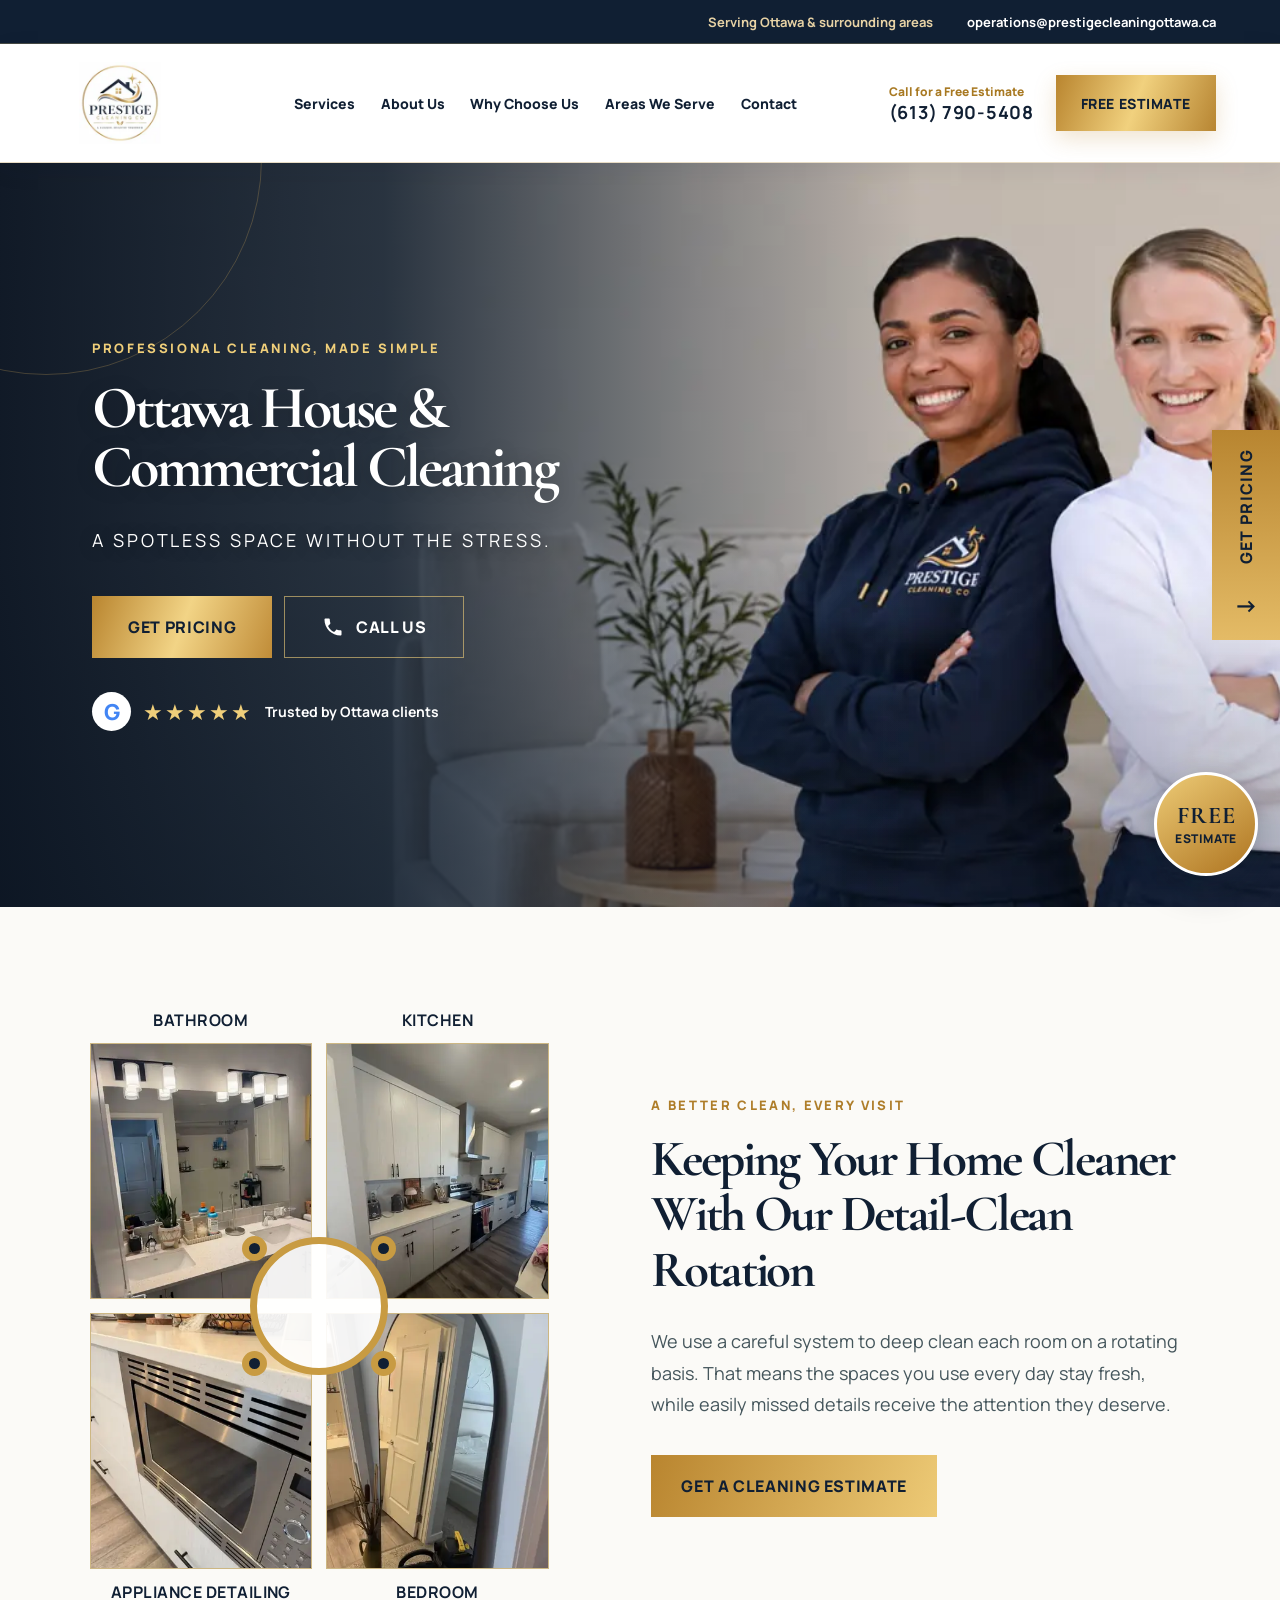
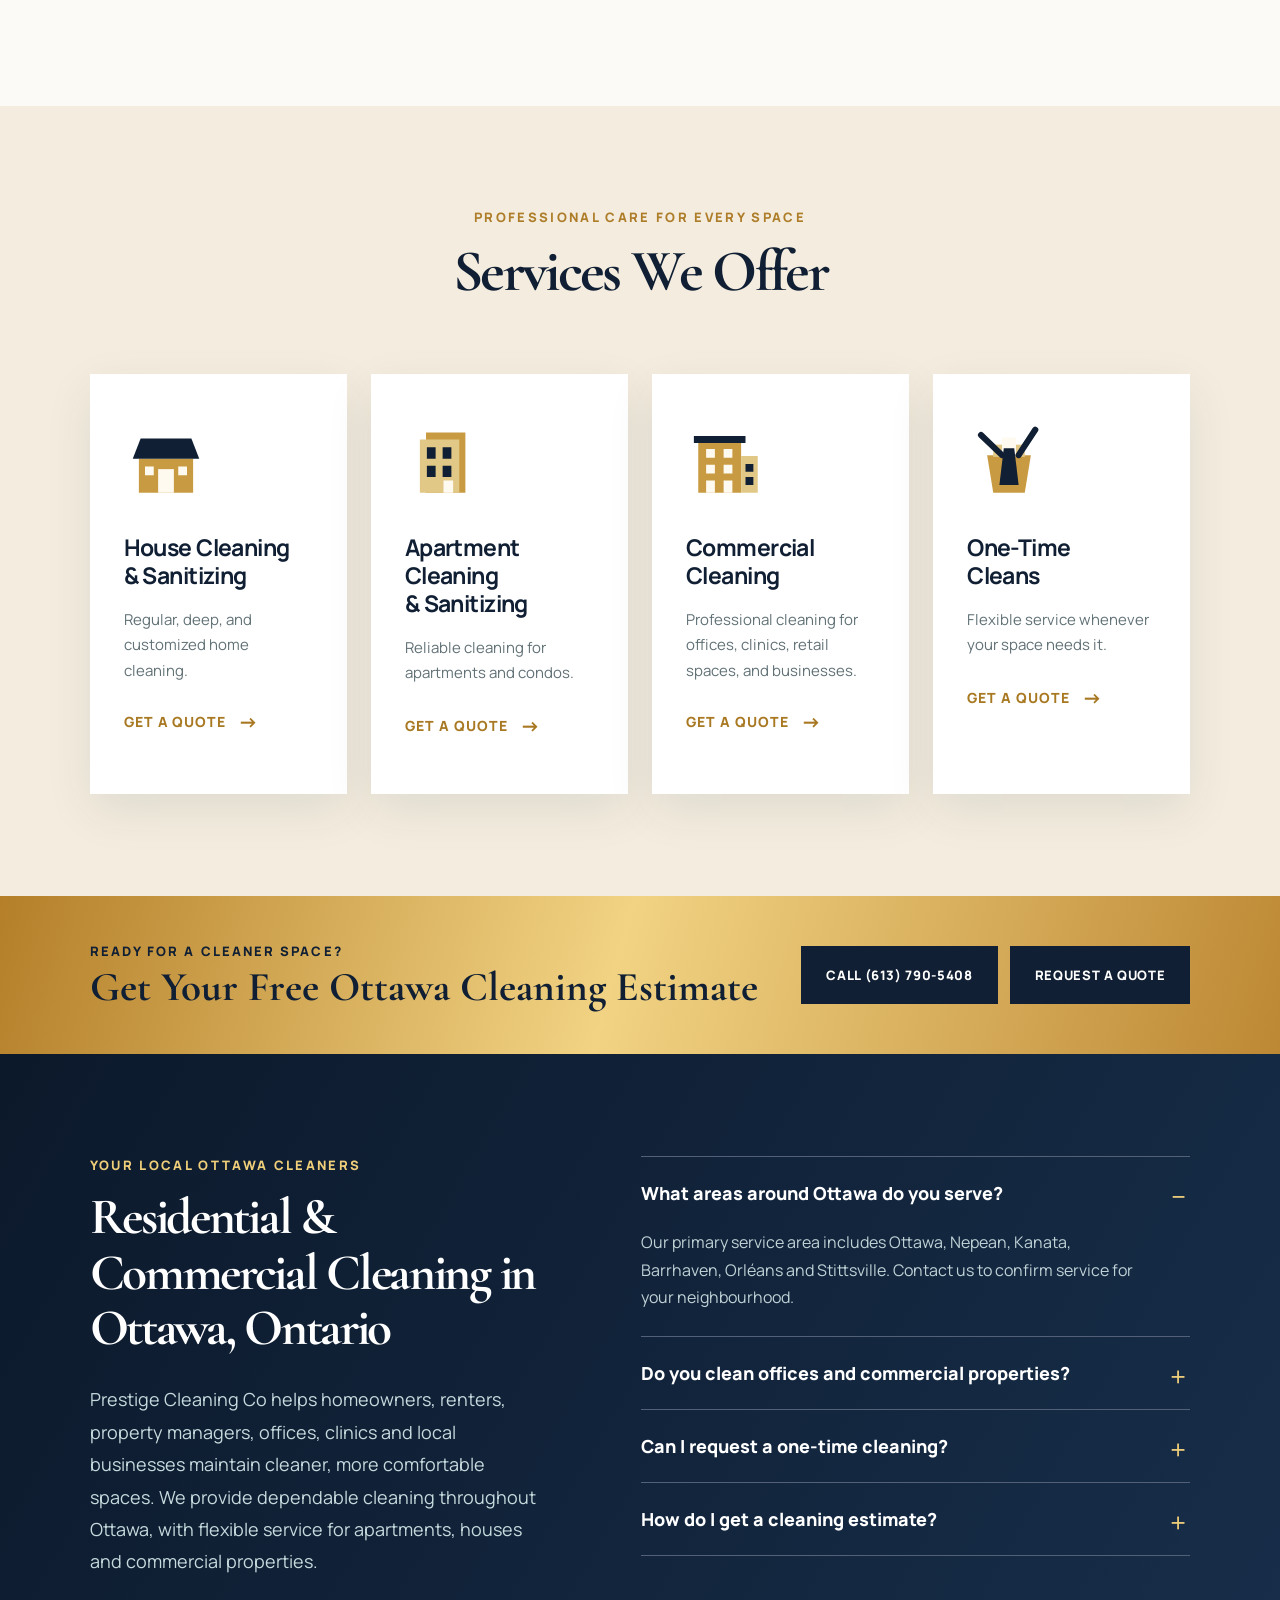
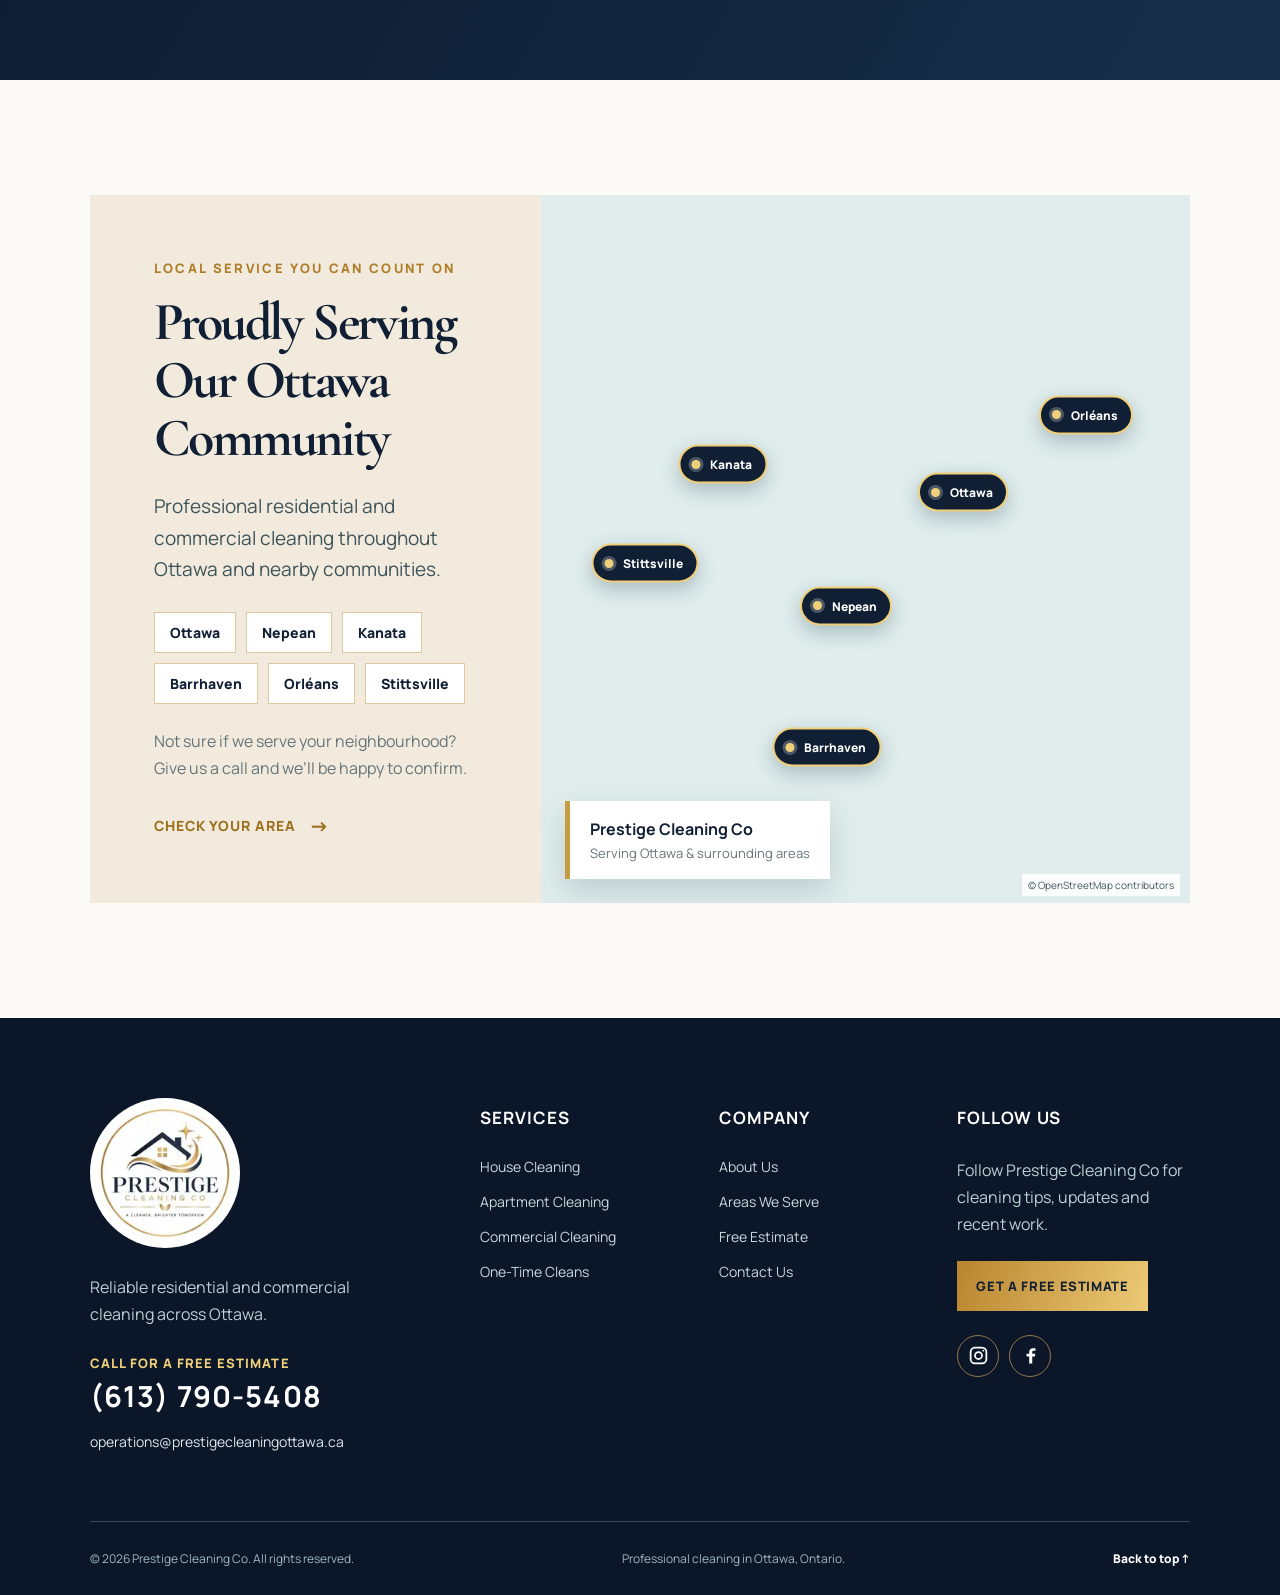
==== commit 57a5470b: "Update business email" ====
--- a/index.html
+++ b/index.html
@@ -37,13 +37,13 @@
   <link rel="stylesheet" href="photo-grid.css" />
   <link rel="stylesheet" href="hero-photo.css" />
   <script type="application/ld+json">
-  {"@context":"https://schema.org","@type":"LocalBusiness","name":"Prestige Cleaning Co","url":"https://prestige-cleaning-ottawa.furqan17jan.chatgpt.site/","logo":"https://prestige-cleaning-ottawa.furqan17jan.chatgpt.site/assets/prestige-cleaning-logo.webp","telephone":"+1-613-790-5408","email":"prestigecleaningco86@gmail.com","description":"Residential and commercial cleaning company serving Ottawa and surrounding communities.","sameAs":["https://www.instagram.com/prestige_cleaning_co_/","https://www.facebook.com/profile.php?id=61594032343513"],"areaServed":[{"@type":"City","name":"Ottawa"},{"@type":"City","name":"Nepean"},{"@type":"City","name":"Kanata"},{"@type":"City","name":"Barrhaven"},{"@type":"City","name":"Orléans"},{"@type":"City","name":"Stittsville"}],"knowsAbout":["House cleaning","Apartment cleaning","Commercial cleaning","One-time cleaning","Sanitizing"]}
+  {"@context":"https://schema.org","@type":"LocalBusiness","name":"Prestige Cleaning Co","url":"https://prestige-cleaning-ottawa.furqan17jan.chatgpt.site/","logo":"https://prestige-cleaning-ottawa.furqan17jan.chatgpt.site/assets/prestige-cleaning-logo.webp","telephone":"+1-613-790-5408","email":"operations@prestigecleaningottawa.ca","description":"Residential and commercial cleaning company serving Ottawa and surrounding communities.","sameAs":["https://www.instagram.com/prestige_cleaning_co_/","https://www.facebook.com/profile.php?id=61594032343513"],"areaServed":[{"@type":"City","name":"Ottawa"},{"@type":"City","name":"Nepean"},{"@type":"City","name":"Kanata"},{"@type":"City","name":"Barrhaven"},{"@type":"City","name":"Orléans"},{"@type":"City","name":"Stittsville"}],"knowsAbout":["House cleaning","Apartment cleaning","Commercial cleaning","One-time cleaning","Sanitizing"]}
   </script>
 </head>
 <body>
   <div class="announcement">
     <span>Serving Ottawa &amp; surrounding areas</span>
-    <a href="mailto:prestigecleaningco86@gmail.com">prestigecleaningco86@gmail.com</a>
+    <a href="mailto:operations@prestigecleaningottawa.ca">operations@prestigecleaningottawa.ca</a>
   </div>
 
   <header class="site-header">
@@ -183,7 +183,7 @@
         <a class="brand footer-logo" href="#" aria-label="Prestige Cleaning Co home"><img src="assets/prestige-cleaning-logo-360.webp" srcset="assets/prestige-cleaning-logo-180.webp 180w, assets/prestige-cleaning-logo-360.webp 360w" sizes="150px" alt="Prestige Cleaning Co" width="700" height="700" loading="lazy" decoding="async" /></a>
         <p>Reliable residential and commercial cleaning across Ottawa.</p>
         <a class="footer-phone" href="tel:+16137905408"><small>Call for a free estimate</small><strong>(613) 790-5408</strong></a>
-        <a class="footer-email" href="mailto:prestigecleaningco86@gmail.com">prestigecleaningco86@gmail.com</a>
+        <a class="footer-email" href="mailto:operations@prestigecleaningottawa.ca">operations@prestigecleaningottawa.ca</a>
       </div>
       <div class="footer-column"><h3>Services</h3><a href="#services">House Cleaning</a><a href="#services">Apartment Cleaning</a><a href="#services">Commercial Cleaning</a><a href="#services">One-Time Cleans</a></div>
       <div class="footer-column"><h3>Company</h3><a href="#">About Us</a><a href="#areas">Areas We Serve</a><a href="quote.html">Free Estimate</a><a href="tel:+16137905408">Contact Us</a></div>
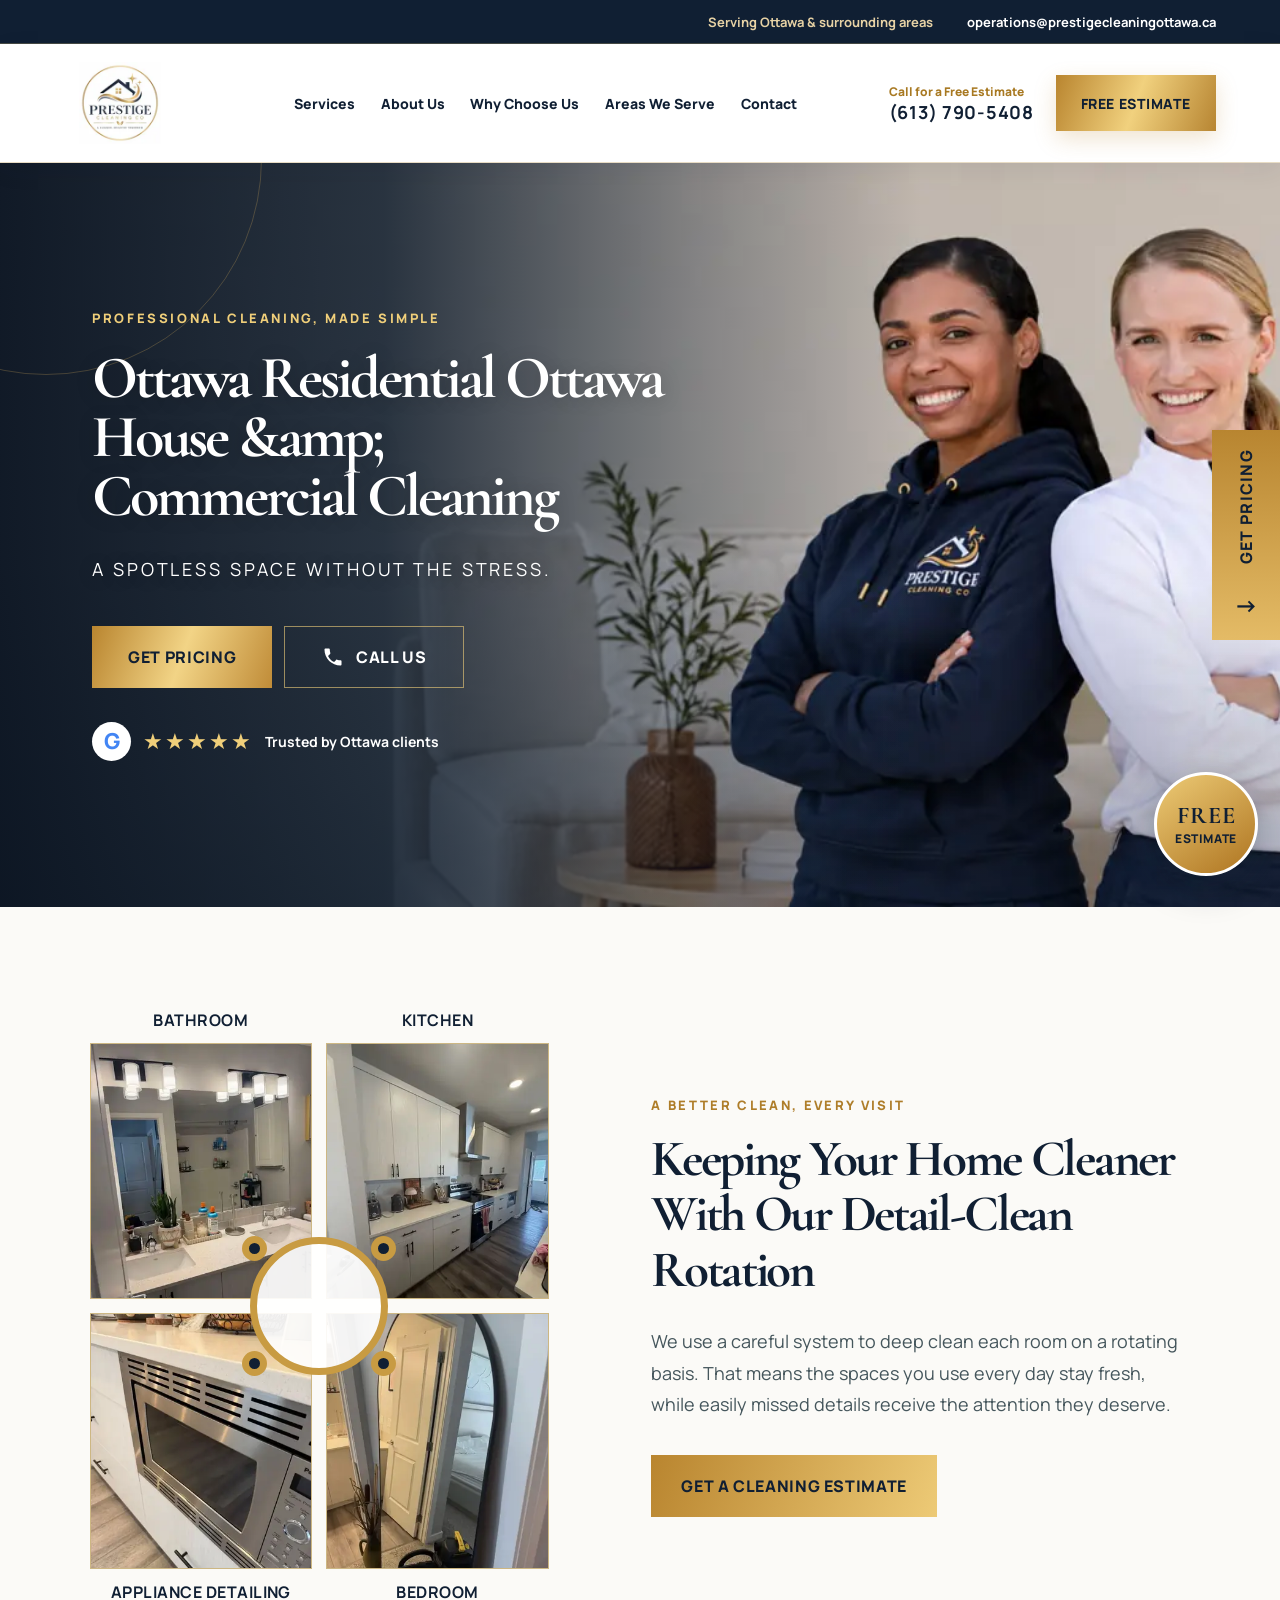
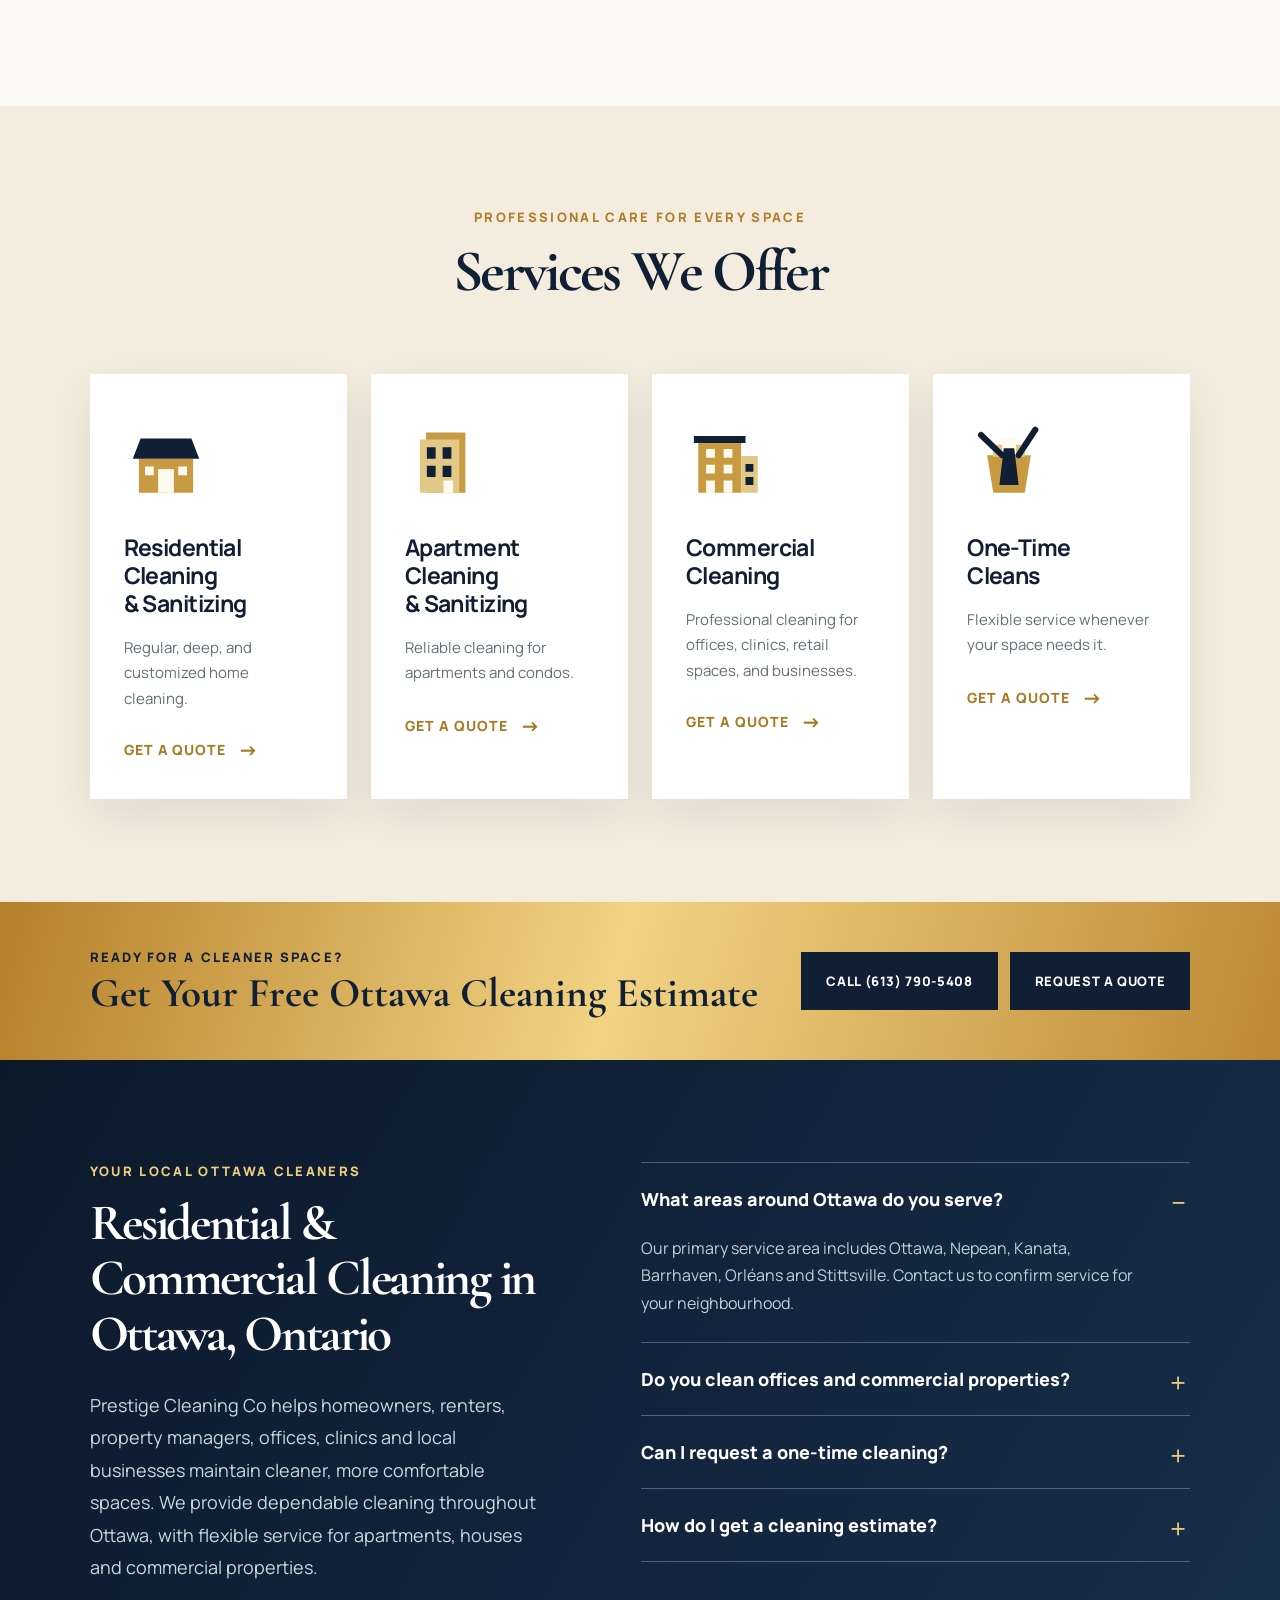
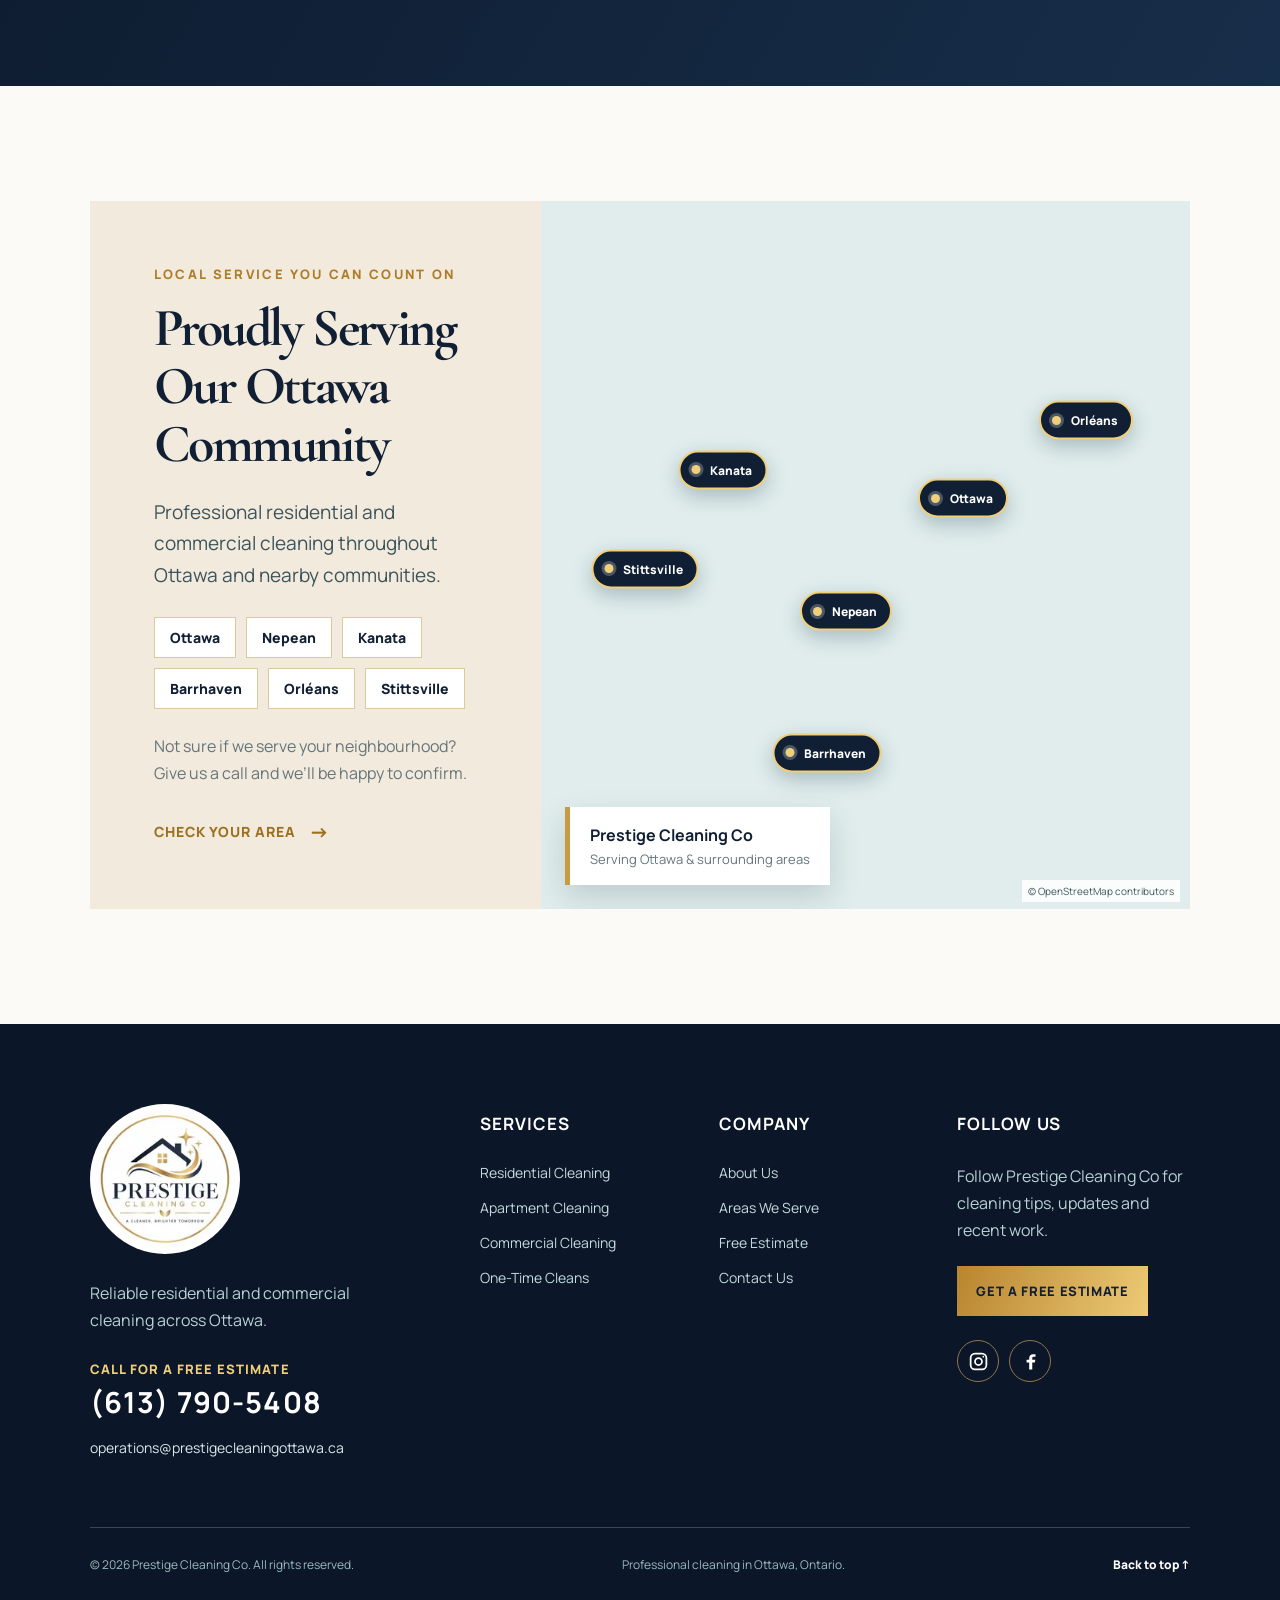
==== commit aa901e41: "Replace house cleaning with residential cleaning" ====
--- a/index.html
+++ b/index.html
@@ -37,7 +37,7 @@
   <link rel="stylesheet" href="photo-grid.css" />
   <link rel="stylesheet" href="hero-photo.css" />
   <script type="application/ld+json">
-  {"@context":"https://schema.org","@type":"LocalBusiness","name":"Prestige Cleaning Co","url":"https://prestige-cleaning-ottawa.furqan17jan.chatgpt.site/","logo":"https://prestige-cleaning-ottawa.furqan17jan.chatgpt.site/assets/prestige-cleaning-logo.webp","telephone":"+1-613-790-5408","email":"operations@prestigecleaningottawa.ca","description":"Residential and commercial cleaning company serving Ottawa and surrounding communities.","sameAs":["https://www.instagram.com/prestige_cleaning_co_/","https://www.facebook.com/profile.php?id=61594032343513"],"areaServed":[{"@type":"City","name":"Ottawa"},{"@type":"City","name":"Nepean"},{"@type":"City","name":"Kanata"},{"@type":"City","name":"Barrhaven"},{"@type":"City","name":"Orléans"},{"@type":"City","name":"Stittsville"}],"knowsAbout":["House cleaning","Apartment cleaning","Commercial cleaning","One-time cleaning","Sanitizing"]}
+  {"@context":"https://schema.org","@type":"LocalBusiness","name":"Prestige Cleaning Co","url":"https://prestige-cleaning-ottawa.furqan17jan.chatgpt.site/","logo":"https://prestige-cleaning-ottawa.furqan17jan.chatgpt.site/assets/prestige-cleaning-logo.webp","telephone":"+1-613-790-5408","email":"operations@prestigecleaningottawa.ca","description":"Residential and commercial cleaning company serving Ottawa and surrounding communities.","sameAs":["https://www.instagram.com/prestige_cleaning_co_/","https://www.facebook.com/profile.php?id=61594032343513"],"areaServed":[{"@type":"City","name":"Ottawa"},{"@type":"City","name":"Nepean"},{"@type":"City","name":"Kanata"},{"@type":"City","name":"Barrhaven"},{"@type":"City","name":"Orléans"},{"@type":"City","name":"Stittsville"}],"knowsAbout":["Residential cleaning","Apartment cleaning","Commercial cleaning","One-time cleaning","Sanitizing"]}
   </script>
 </head>
 <body>
@@ -72,7 +72,7 @@
       </picture>
       <div class="hero-content">
         <p class="eyebrow">Professional cleaning, made simple</p>
-        <h1>Ottawa House &amp;<br />Commercial Cleaning</h1>
+        <h1>Ottawa Residential Ottawa House &amp;amp;<br />Commercial Cleaning</h1>
         <p class="subhead">A spotless space without the stress.</p>
         <div class="hero-actions">
           <a class="button primary" href="quote.html">GET PRICING</a>
@@ -111,7 +111,7 @@
       <div class="services-grid">
         <article class="service-card">
           <div class="service-icon" aria-hidden="true"><svg viewBox="0 0 96 96"><path d="M17 43h62v39H17z"/><path d="M10 43l9-23h58l9 23z" class="accent"/><path d="M39 55h18v27H39z" class="light"/><path d="M24 52h10v10H24zm38 0h10v10H62z" class="light"/></svg></div>
-          <h3>House Cleaning<br>&amp; Sanitizing</h3>
+          <h3>Residential Cleaning<br>&amp; Sanitizing</h3>
           <p>Regular, deep, and customized home cleaning.</p>
           <a href="quote.html?service=house">GET A QUOTE <span>→</span></a>
         </article>
@@ -185,7 +185,7 @@
         <a class="footer-phone" href="tel:+16137905408"><small>Call for a free estimate</small><strong>(613) 790-5408</strong></a>
         <a class="footer-email" href="mailto:operations@prestigecleaningottawa.ca">operations@prestigecleaningottawa.ca</a>
       </div>
-      <div class="footer-column"><h3>Services</h3><a href="#services">House Cleaning</a><a href="#services">Apartment Cleaning</a><a href="#services">Commercial Cleaning</a><a href="#services">One-Time Cleans</a></div>
+      <div class="footer-column"><h3>Services</h3><a href="#services">Residential Cleaning</a><a href="#services">Apartment Cleaning</a><a href="#services">Commercial Cleaning</a><a href="#services">One-Time Cleans</a></div>
       <div class="footer-column"><h3>Company</h3><a href="#">About Us</a><a href="#areas">Areas We Serve</a><a href="quote.html">Free Estimate</a><a href="tel:+16137905408">Contact Us</a></div>
       <div class="footer-column footer-connect"><h3>Follow Us</h3><p>Follow Prestige Cleaning Co for cleaning tips, updates and recent work.</p><a class="footer-cta" href="quote.html">GET A FREE ESTIMATE</a><div class="social-row"><a href="https://www.instagram.com/prestige_cleaning_co_/" target="_blank" rel="noopener" aria-label="Follow Prestige Cleaning Co on Instagram"><svg viewBox="0 0 24 24" aria-hidden="true"><rect x="3" y="3" width="18" height="18" rx="5"/><circle cx="12" cy="12" r="4"/><circle cx="17.5" cy="6.5" r="1" class="social-dot"/></svg></a><a href="https://www.facebook.com/profile.php?id=61594032343513" target="_blank" rel="noopener" aria-label="Follow Prestige Cleaning Co on Facebook"><svg viewBox="0 0 24 24" aria-hidden="true"><path d="M14 21v-8h3l.5-3H14V8.1c0-.9.3-1.6 1.7-1.6h2V3.8c-.4-.1-1.5-.2-2.7-.2-2.7 0-4.5 1.6-4.5 4.6V10H7.5v3h3v8H14z"/></svg></a></div></div>
     </div>
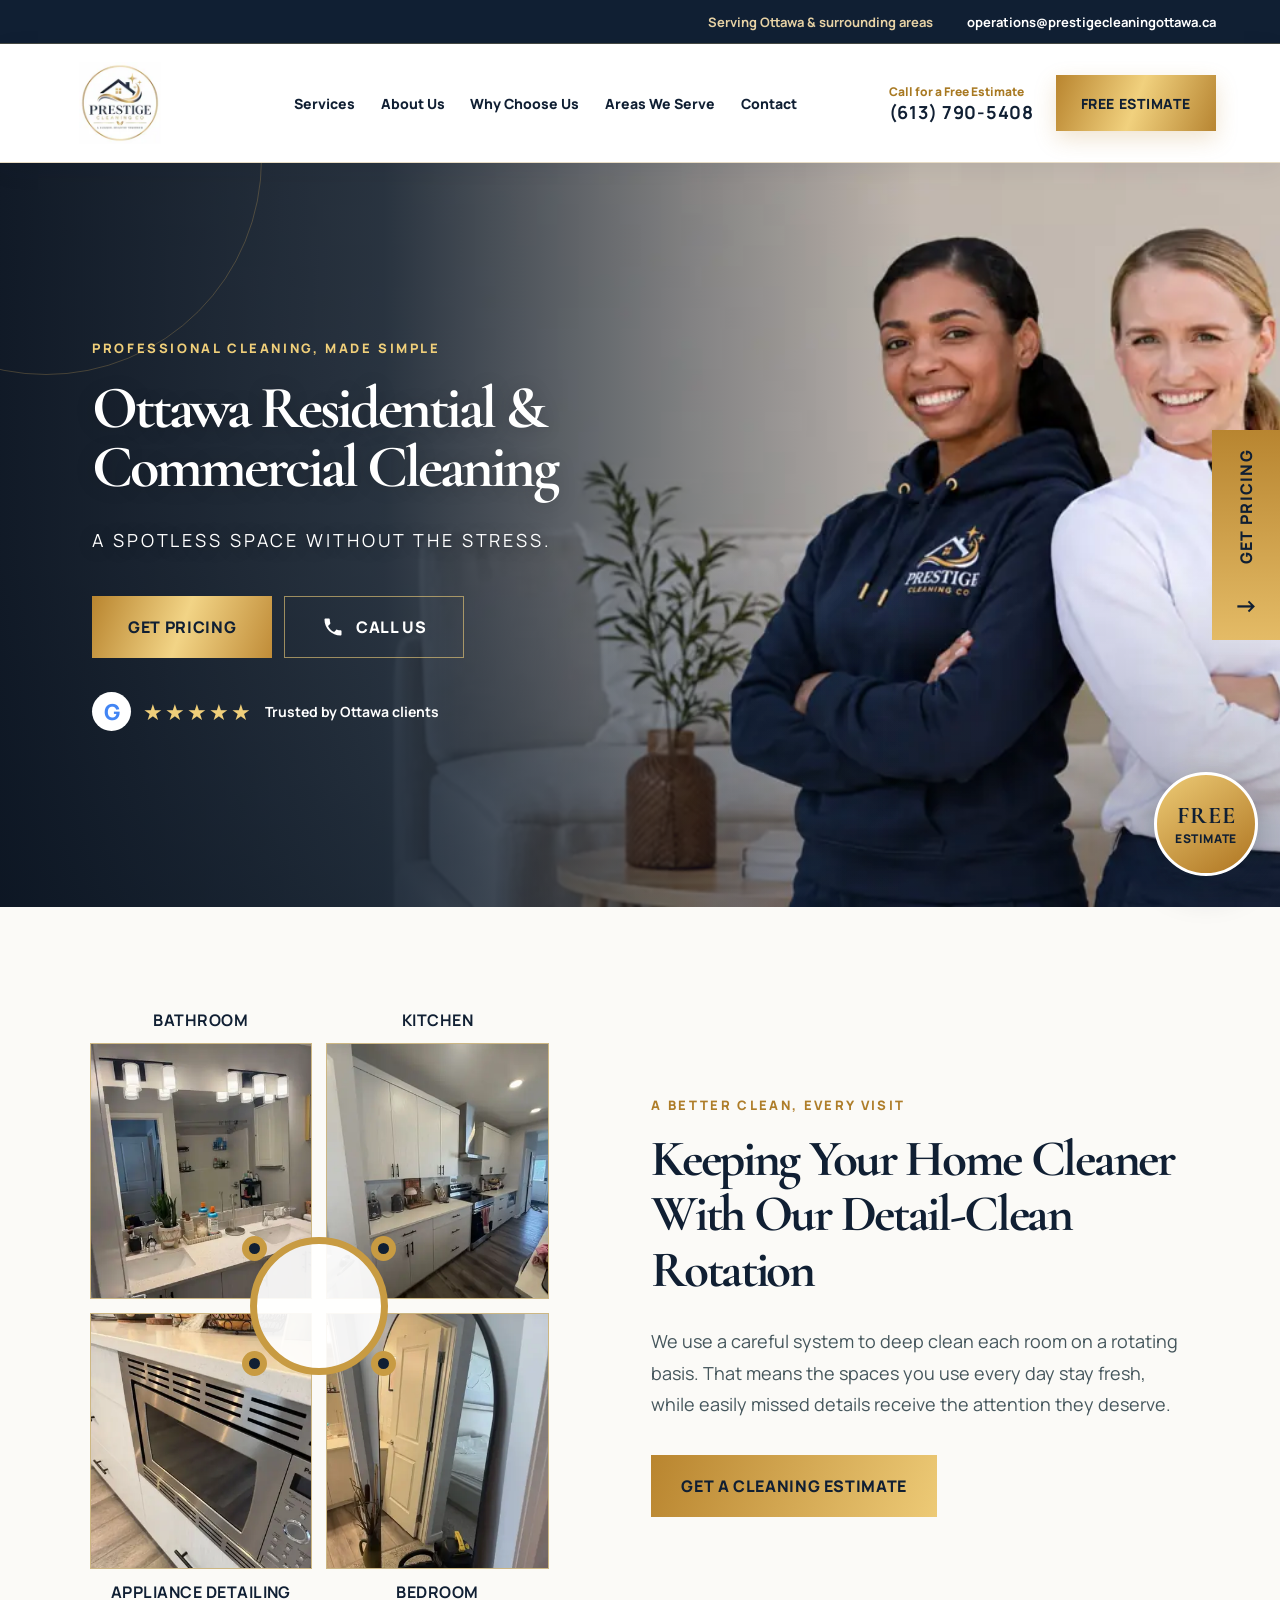
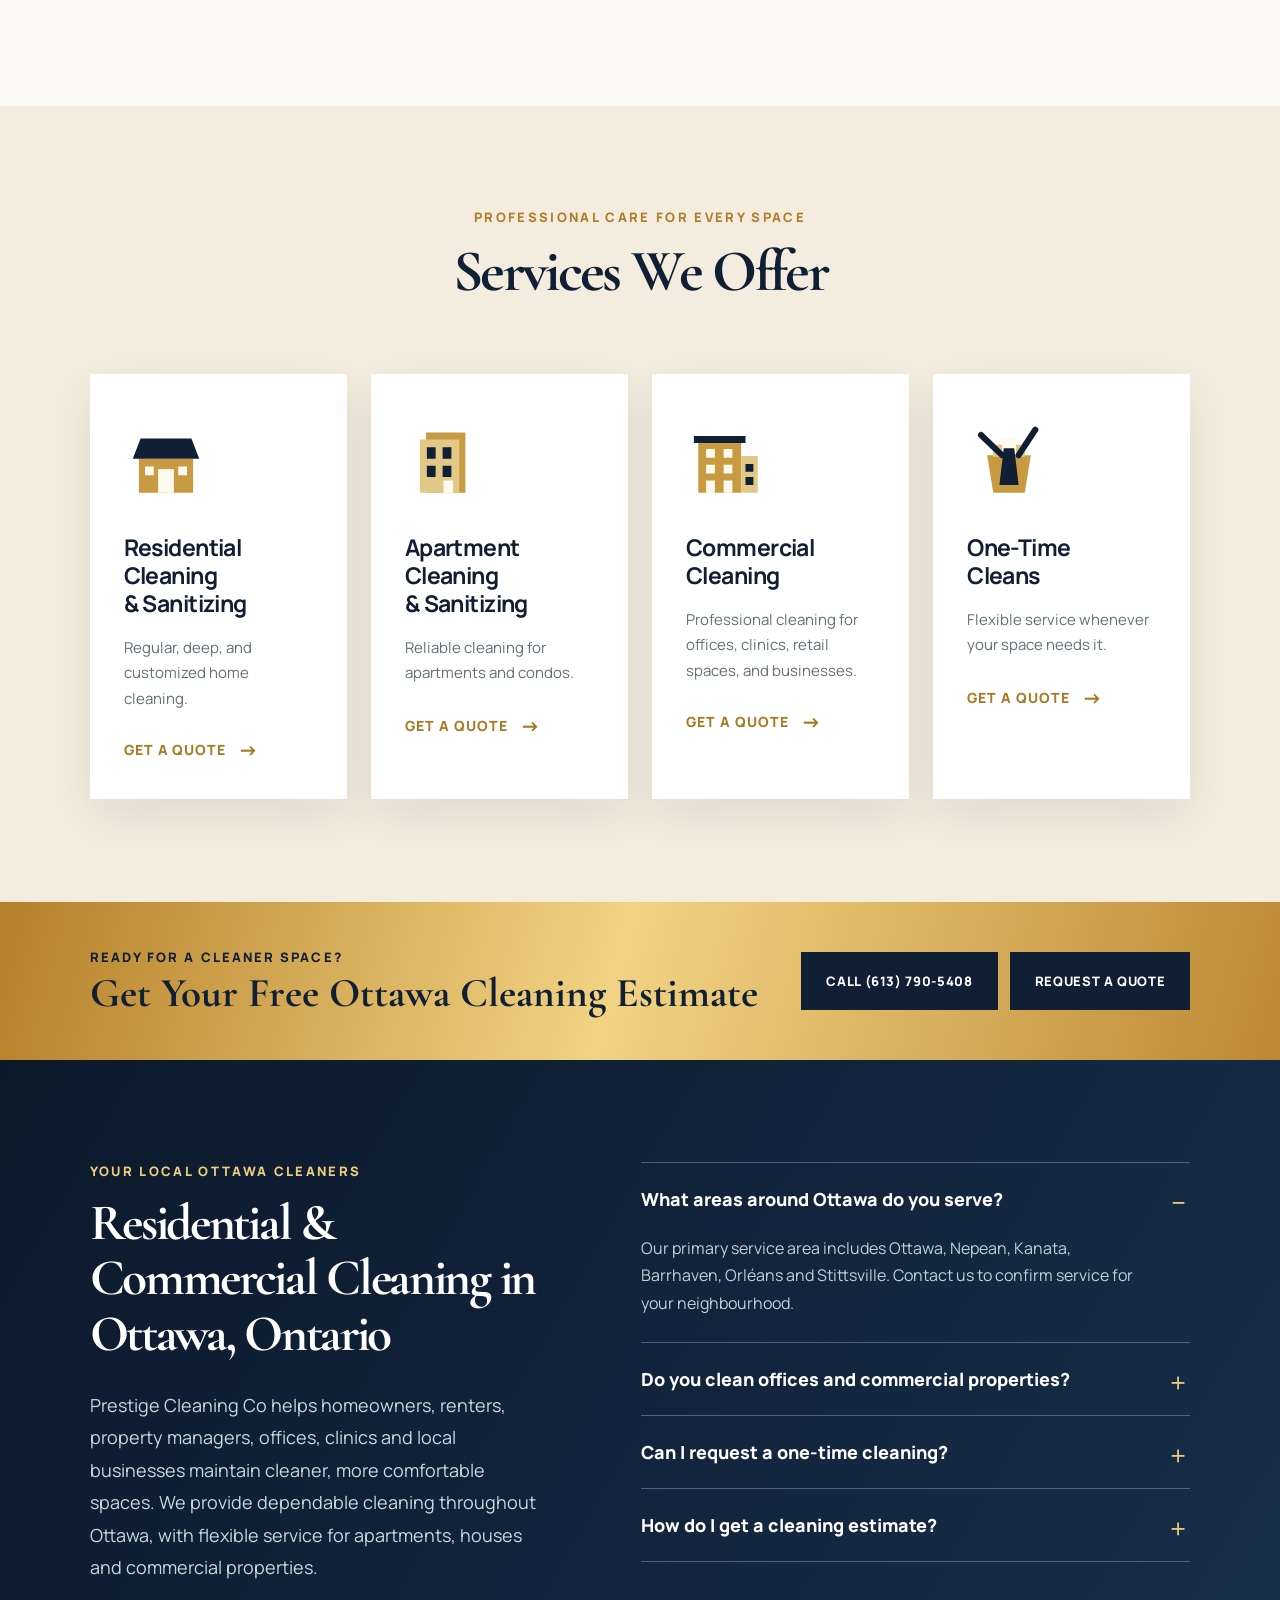
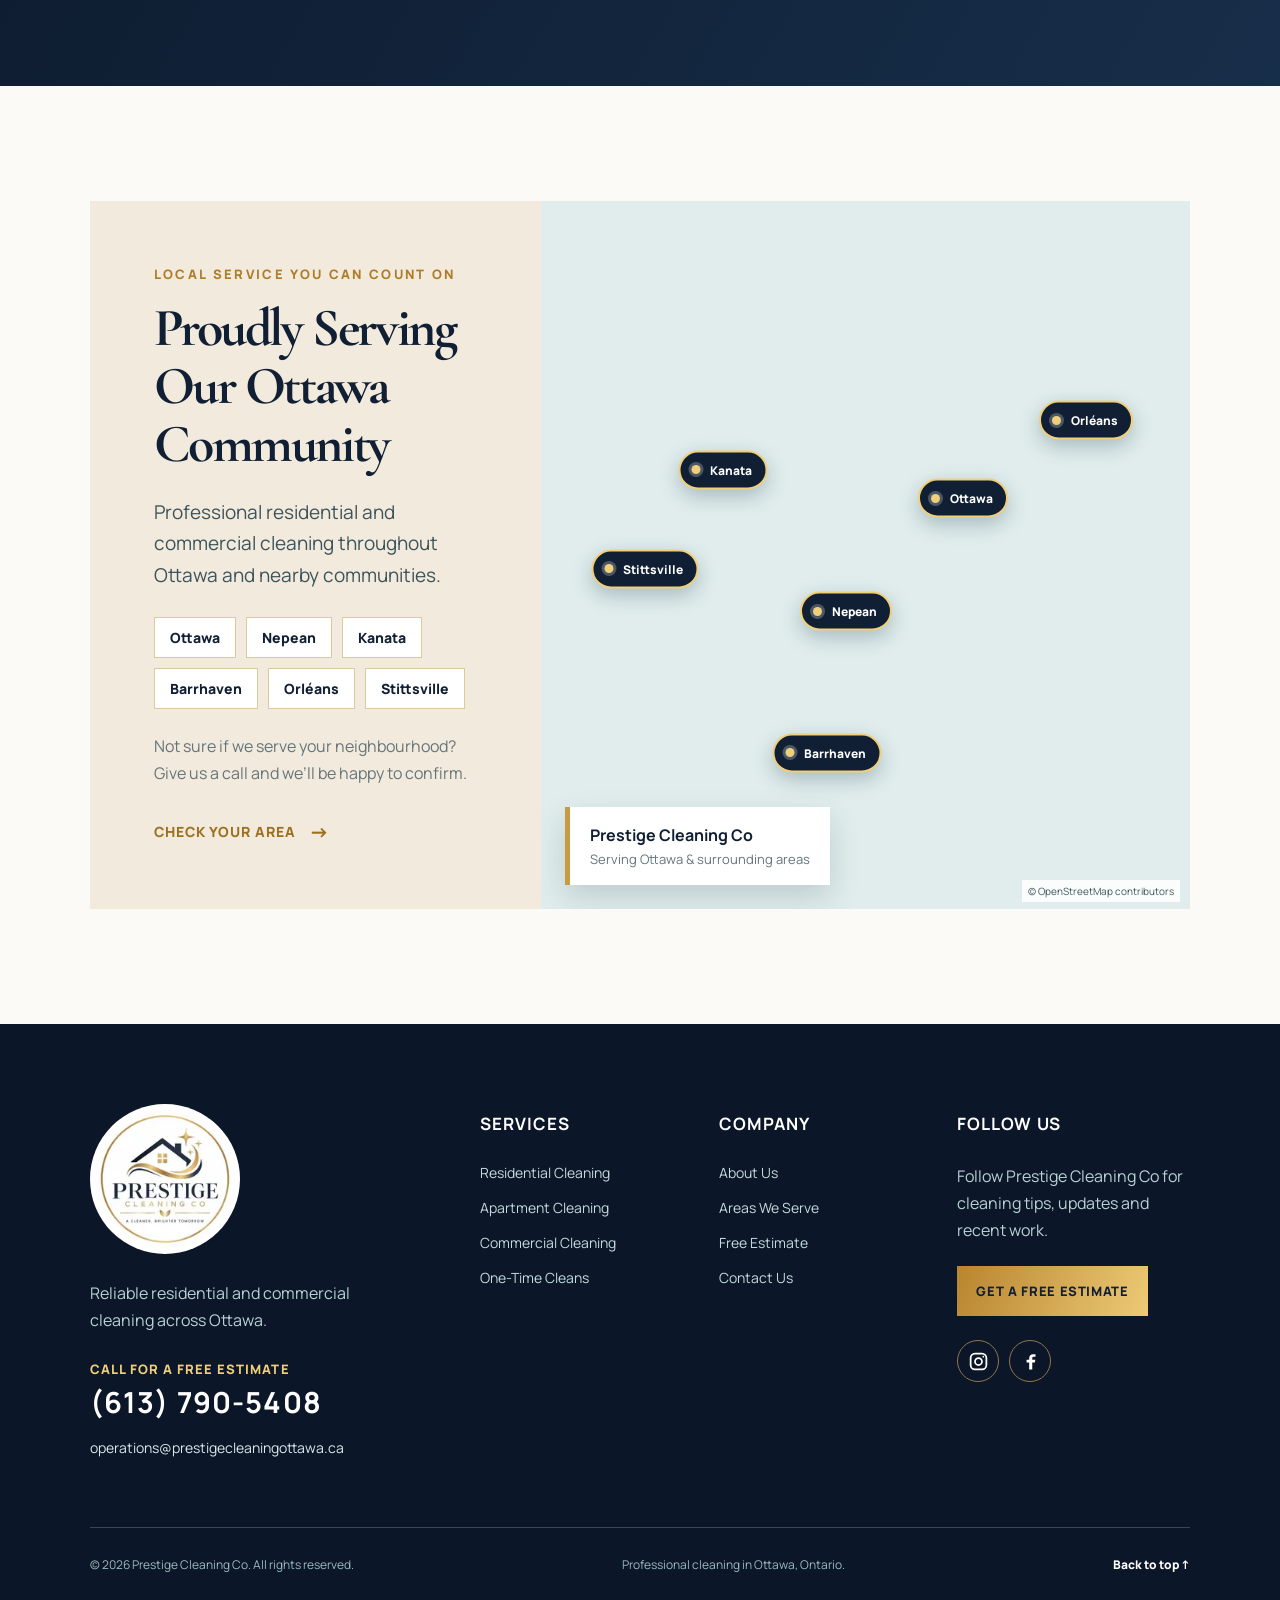
==== commit b9cf00be: "fix" ====
--- a/index.html
+++ b/index.html
@@ -72,7 +72,7 @@
       </picture>
       <div class="hero-content">
         <p class="eyebrow">Professional cleaning, made simple</p>
-        <h1>Ottawa Residential Ottawa House &amp;amp;<br />Commercial Cleaning</h1>
+        <h1>Ottawa Residential &amp;<br />Commercial Cleaning</h1>
         <p class="subhead">A spotless space without the stress.</p>
         <div class="hero-actions">
           <a class="button primary" href="quote.html">GET PRICING</a>
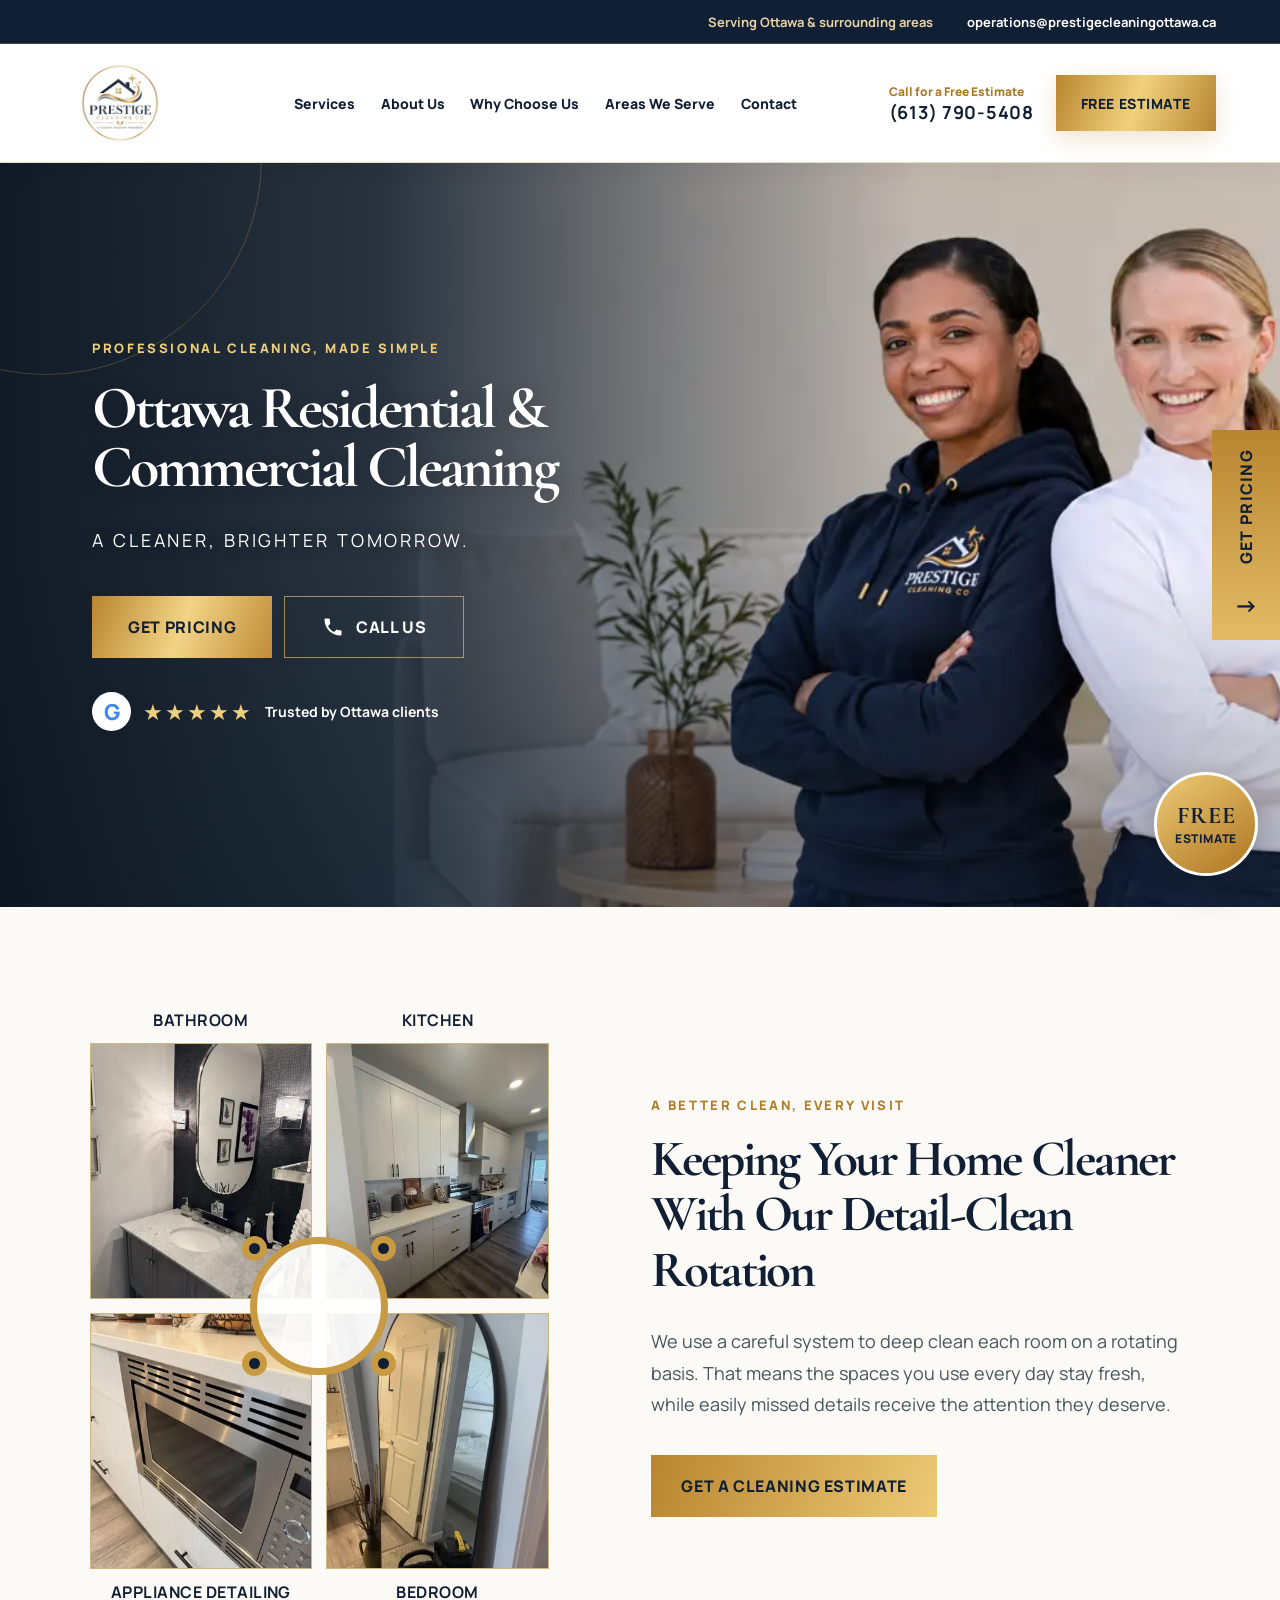
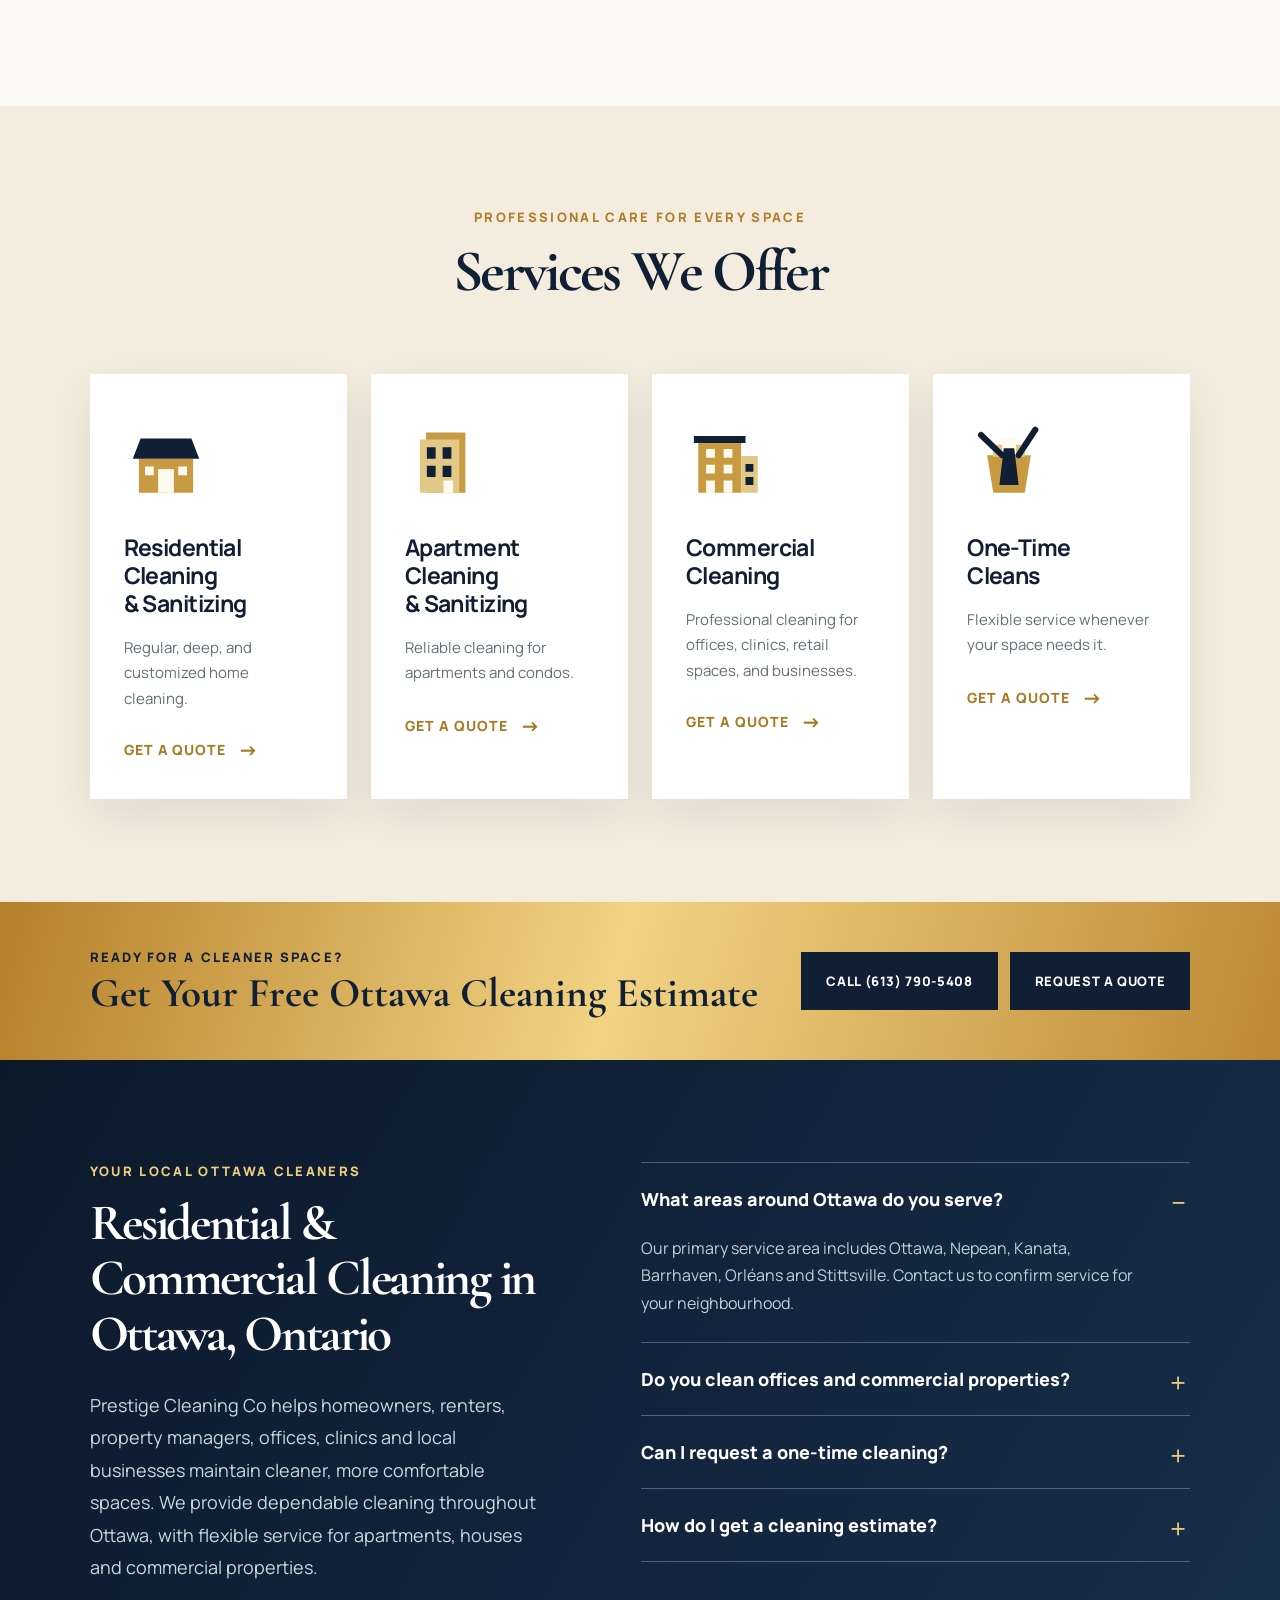
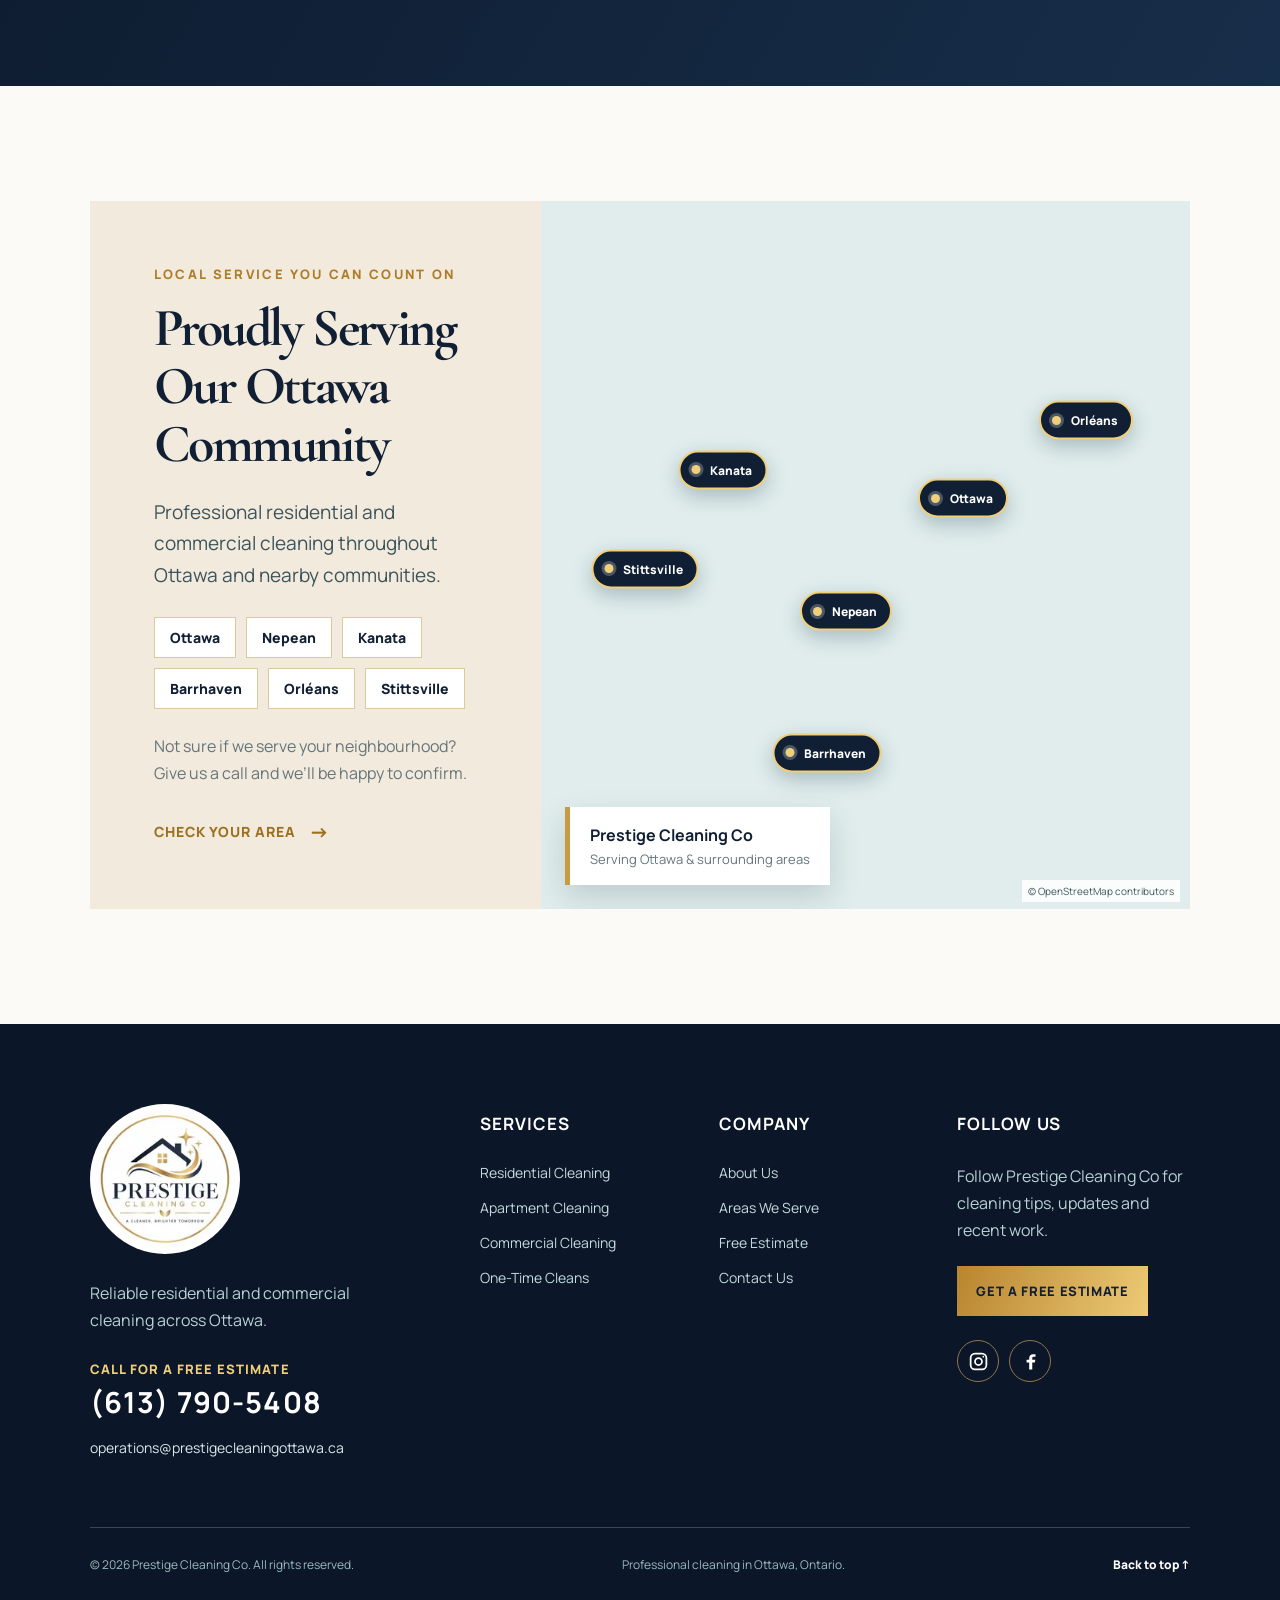
==== commit a5a15e00: "Update hero tagline" ====
--- a/index.html
+++ b/index.html
@@ -73,7 +73,7 @@
       <div class="hero-content">
         <p class="eyebrow">Professional cleaning, made simple</p>
         <h1>Ottawa Residential &amp;<br />Commercial Cleaning</h1>
-        <p class="subhead">A spotless space without the stress.</p>
+        <p class="subhead">A cleaner, brighter tomorrow.</p>
         <div class="hero-actions">
           <a class="button primary" href="quote.html">GET PRICING</a>
           <a class="button secondary" href="tel:+16137905408">
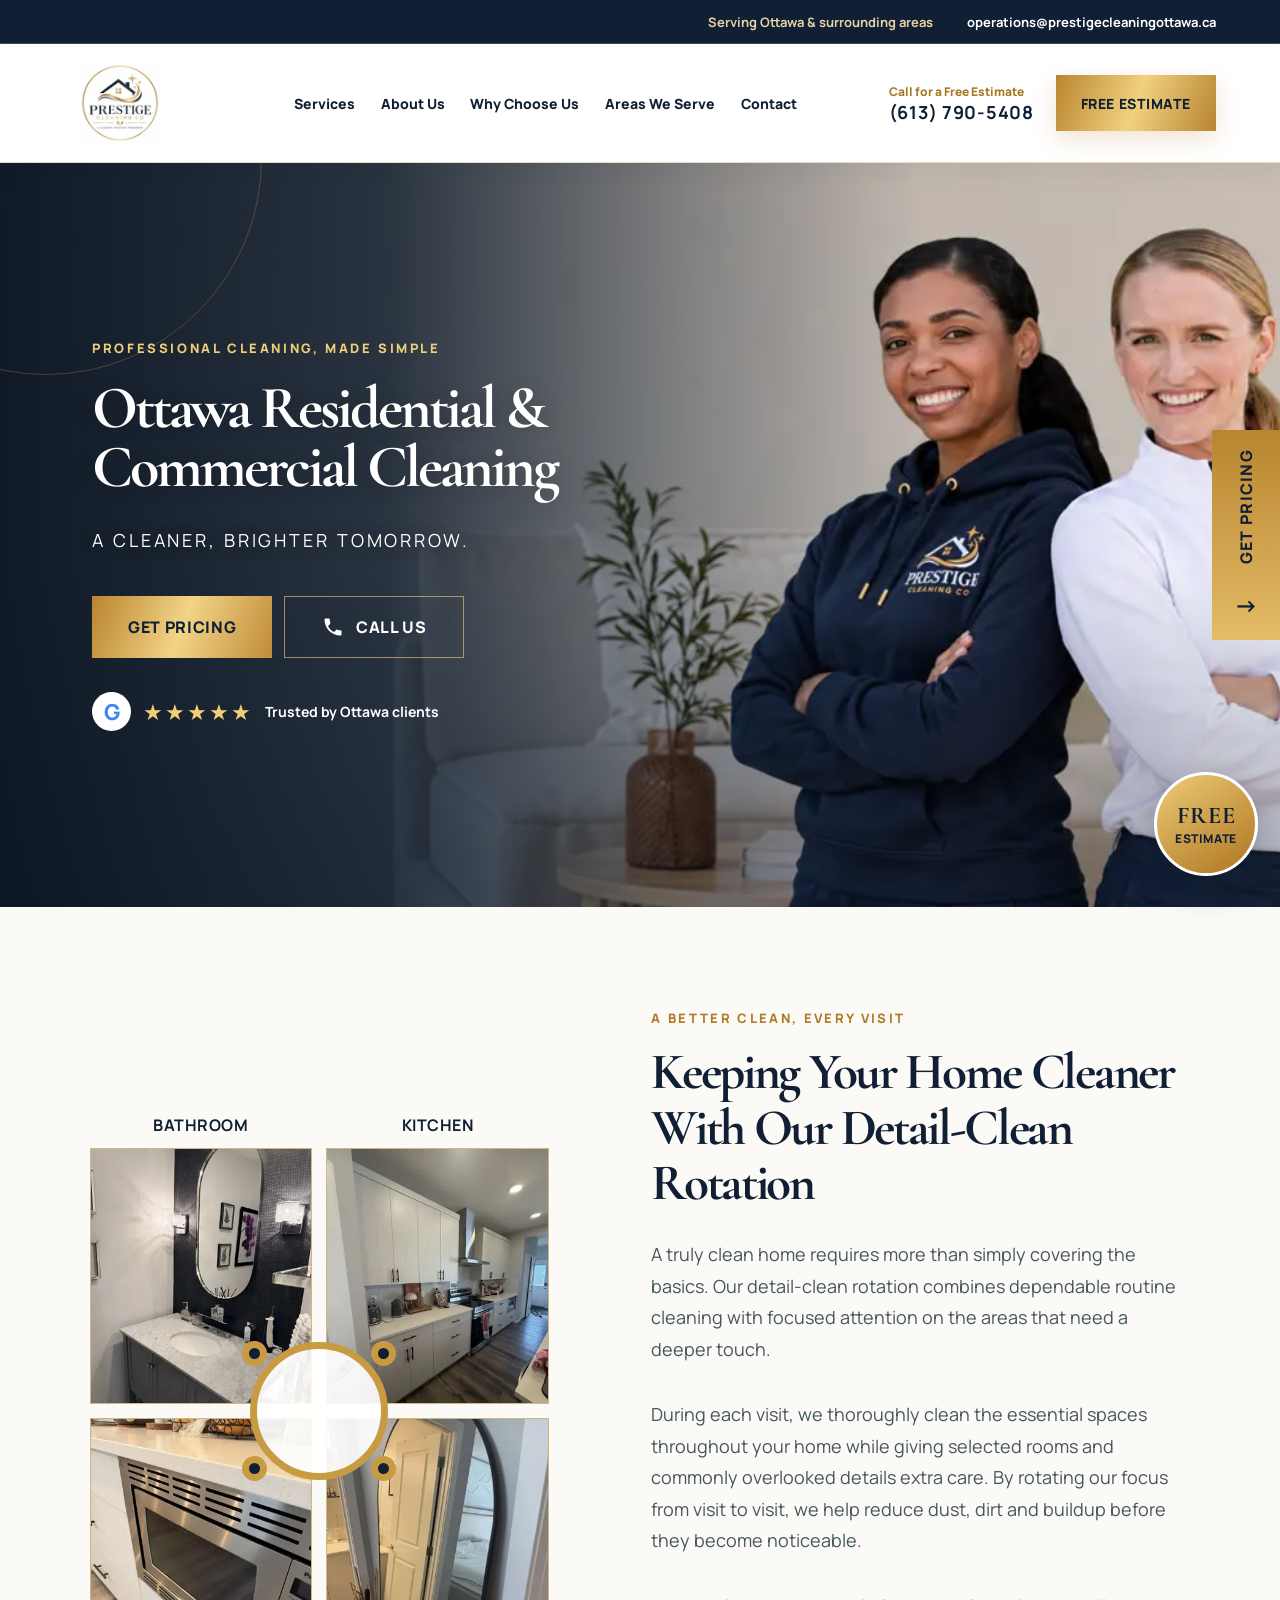
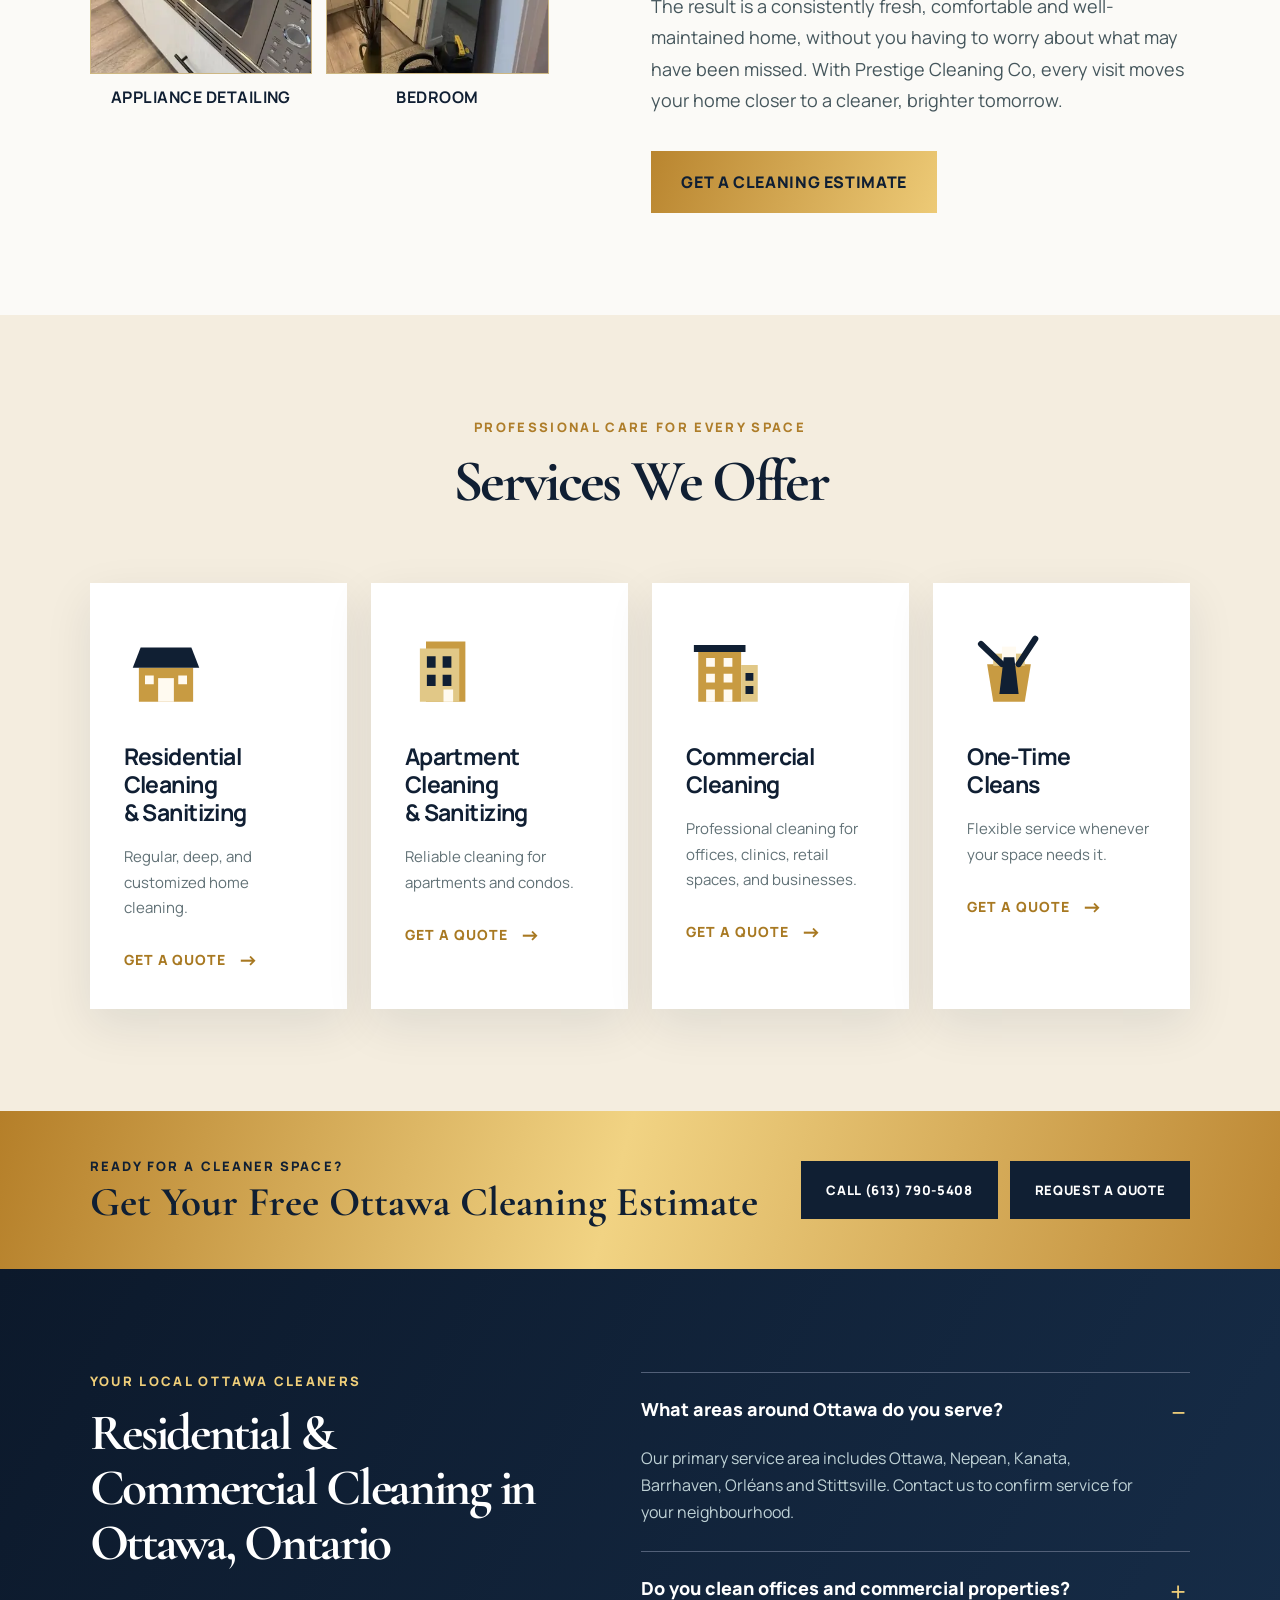
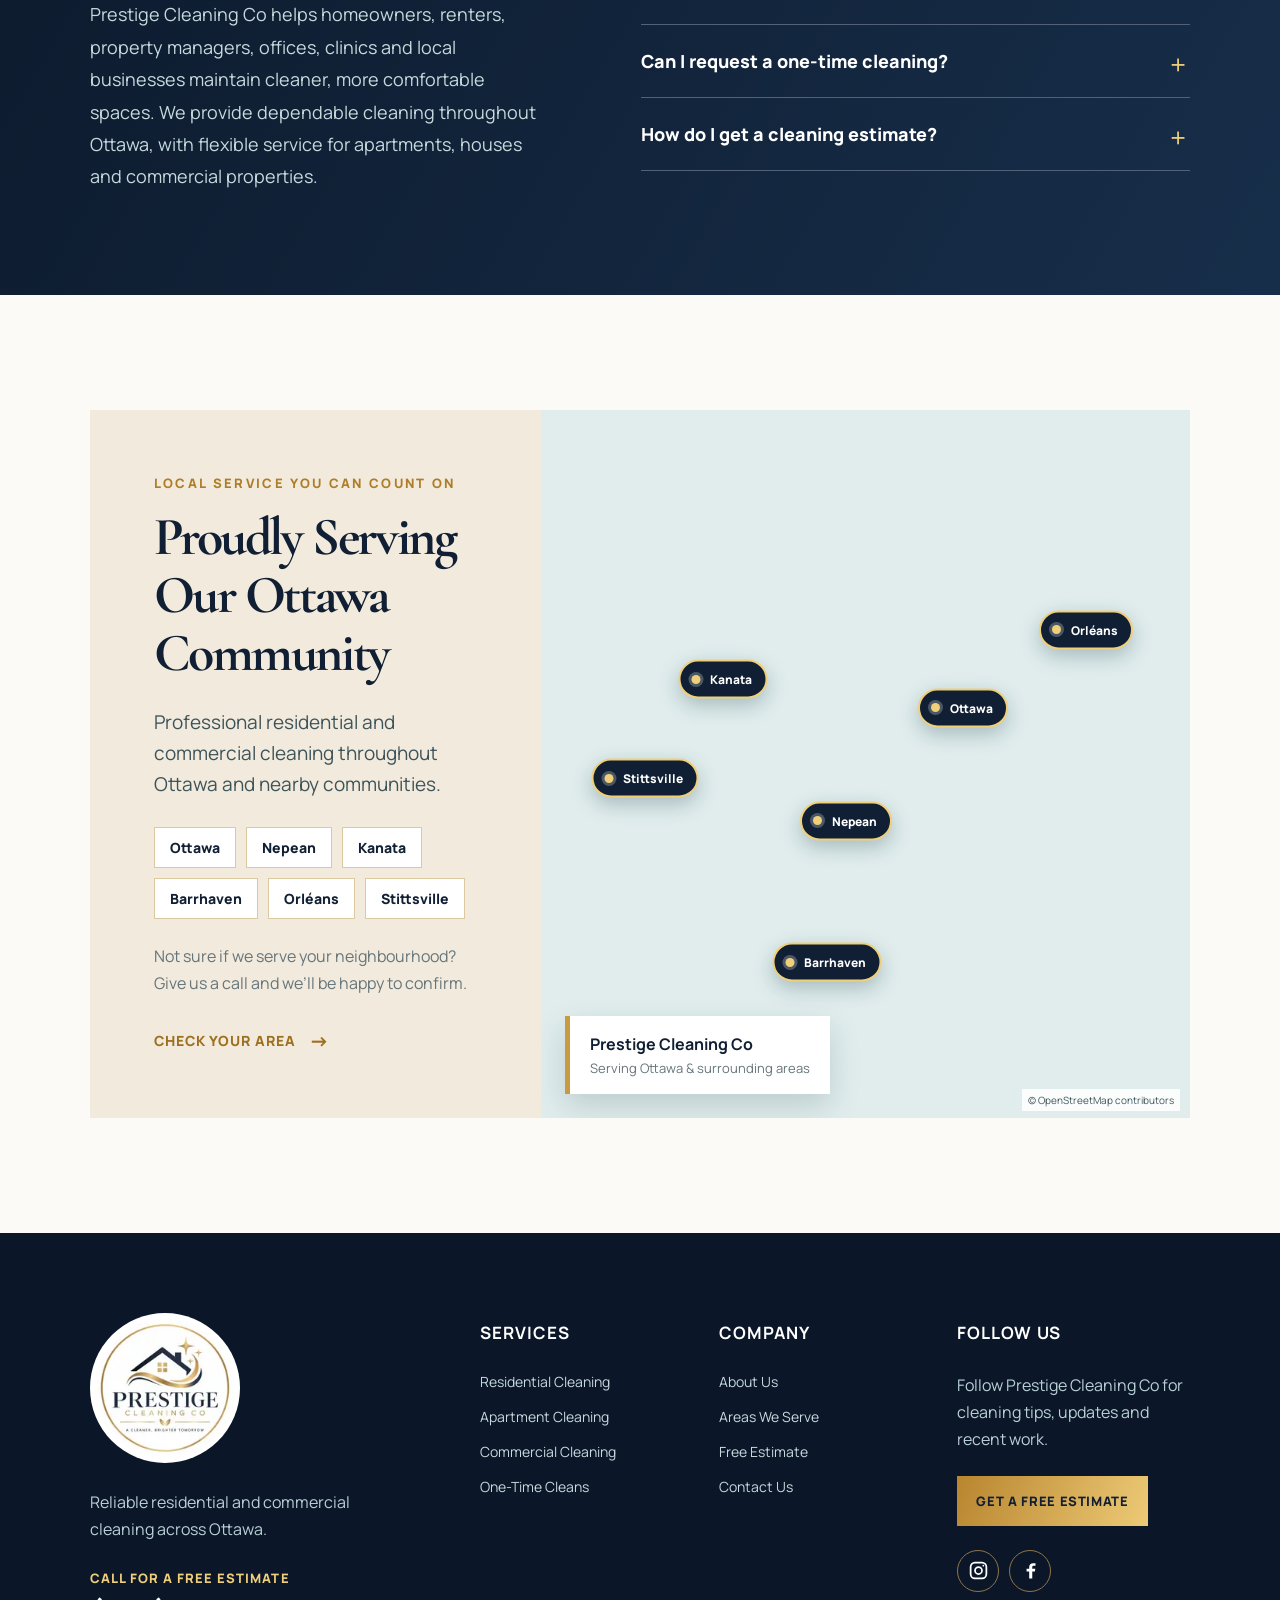
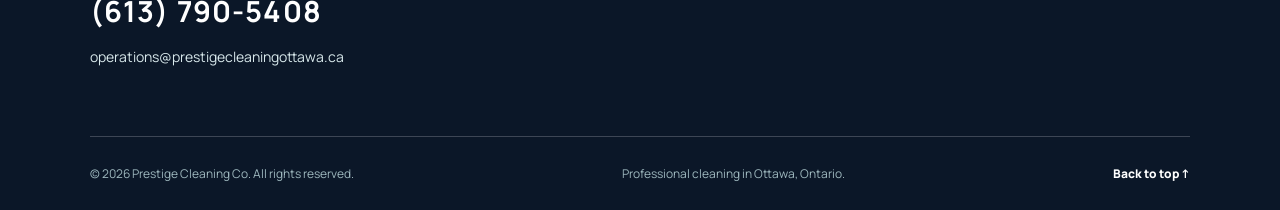
==== commit d738ca47: "Expand detail-clean rotation section" ====
--- a/index.html
+++ b/index.html
@@ -100,7 +100,9 @@
       <div class="system-copy">
         <p class="section-kicker">A better clean, every visit</p>
         <h2>Keeping Your Home Cleaner With Our Detail-Clean Rotation</h2>
-        <p>We use a careful system to deep clean each room on a rotating basis. That means the spaces you use every day stay fresh, while easily missed details receive the attention they deserve.</p>
+        <p>A truly clean home requires more than simply covering the basics. Our detail-clean rotation combines dependable routine cleaning with focused attention on the areas that need a deeper touch.</p>
+        <p>During each visit, we thoroughly clean the essential spaces throughout your home while giving selected rooms and commonly overlooked details extra care. By rotating our focus from visit to visit, we help reduce dust, dirt and buildup before they become noticeable.</p>
+        <p>The result is a consistently fresh, comfortable and well-maintained home, without you having to worry about what may have been missed. With Prestige Cleaning Co, every visit moves your home closer to a cleaner, brighter tomorrow.</p>
         <a class="system-button" href="quote.html">GET A CLEANING ESTIMATE</a>
       </div>
     </section>
@@ -151,7 +153,7 @@
         <details open><summary>What areas around Ottawa do you serve?</summary><p>Our primary service area includes Ottawa, Nepean, Kanata, Barrhaven, Orléans and Stittsville. Contact us to confirm service for your neighbourhood.</p></details>
         <details><summary>Do you clean offices and commercial properties?</summary><p>Yes. We provide commercial cleaning for offices, clinics, retail spaces, property-managed buildings and other Ottawa businesses.</p></details>
         <details><summary>Can I request a one-time cleaning?</summary><p>Yes. One-time cleaning is available for seasonal refreshes, special occasions or whenever your home or business needs extra attention.</p></details>
-        <details><summary>How do I get a cleaning estimate?</summary><p>Call (613) 790-5408 or email Prestige Cleaning Co with the property type, location and cleaning service you need.</p></details>
+        <details><summary>How do I get a cleaning estimate?</summary><p>Call (613) 790-5408 or email <a href="mailto:operations@prestigecleaningottawa.ca">operations@prestigecleaningottawa.ca</a> with the property type, location and cleaning service you need.</p></details>
       </div>
     </section>
 
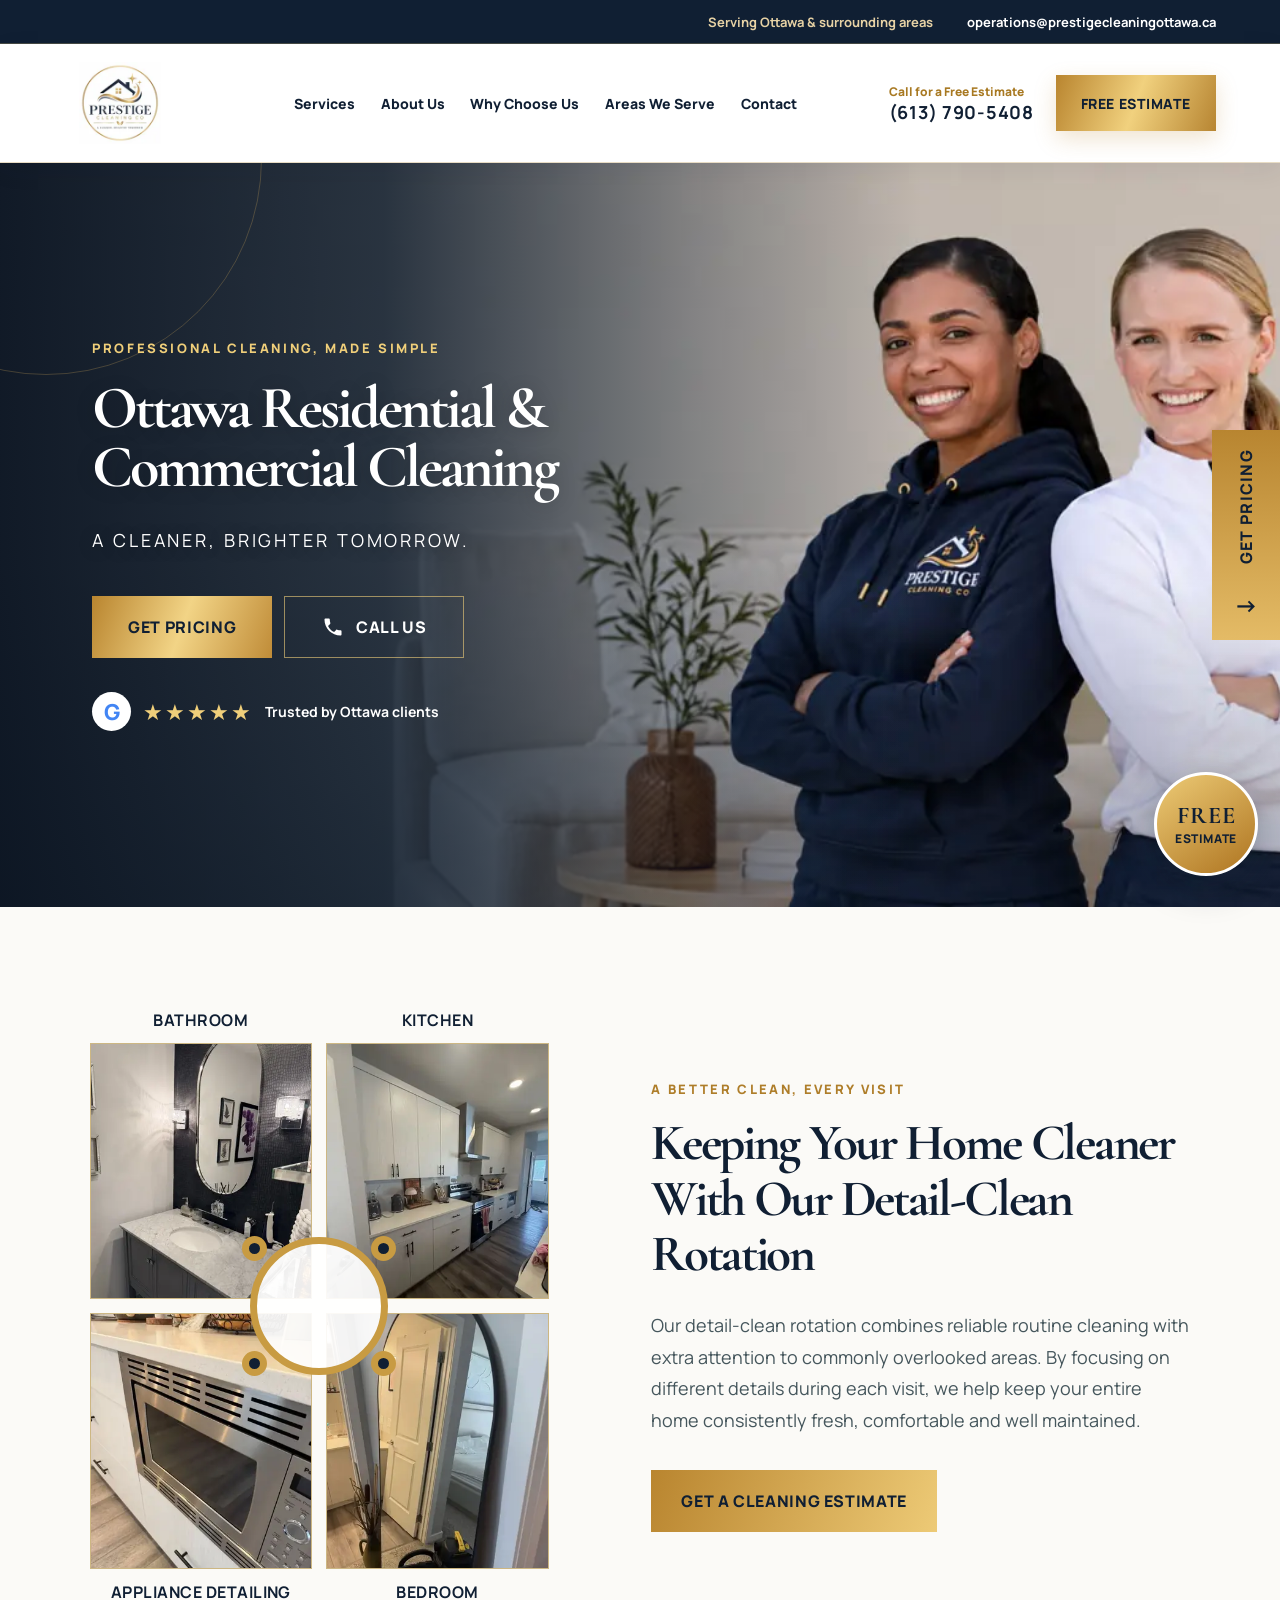
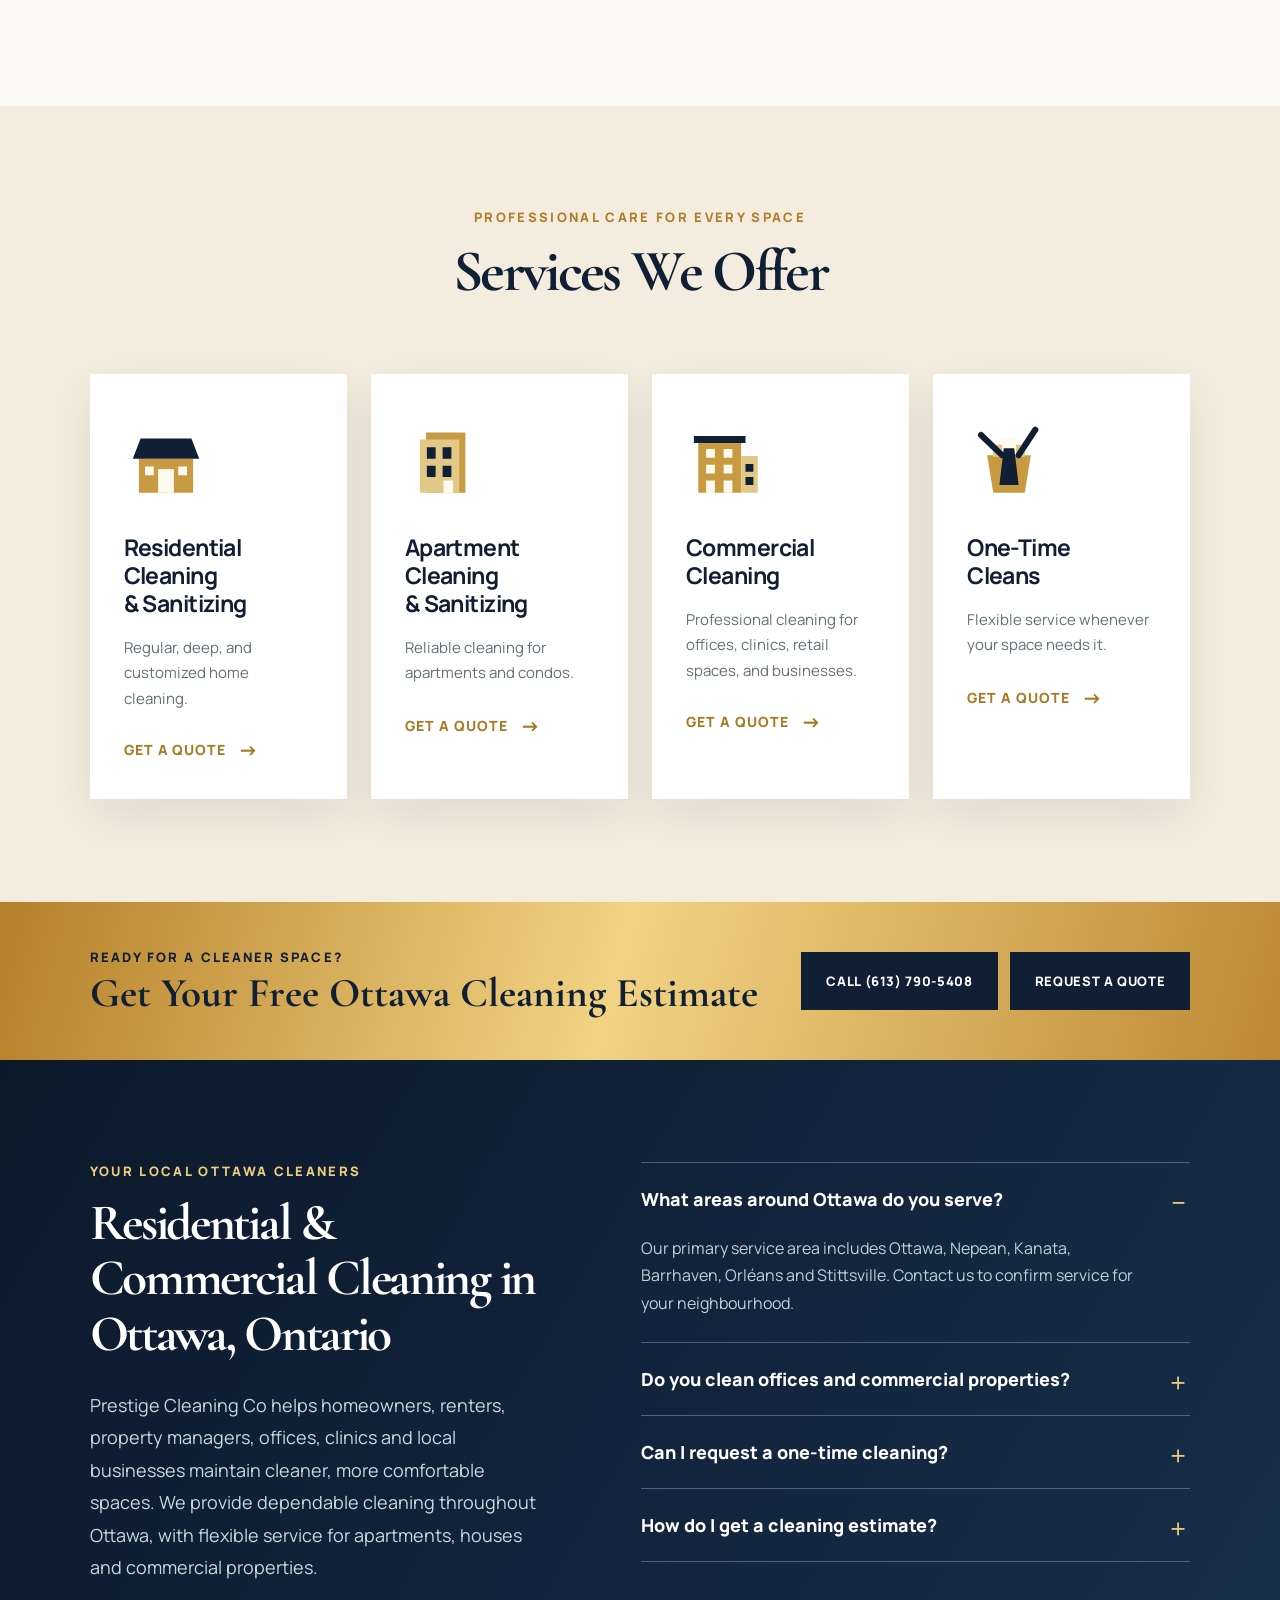
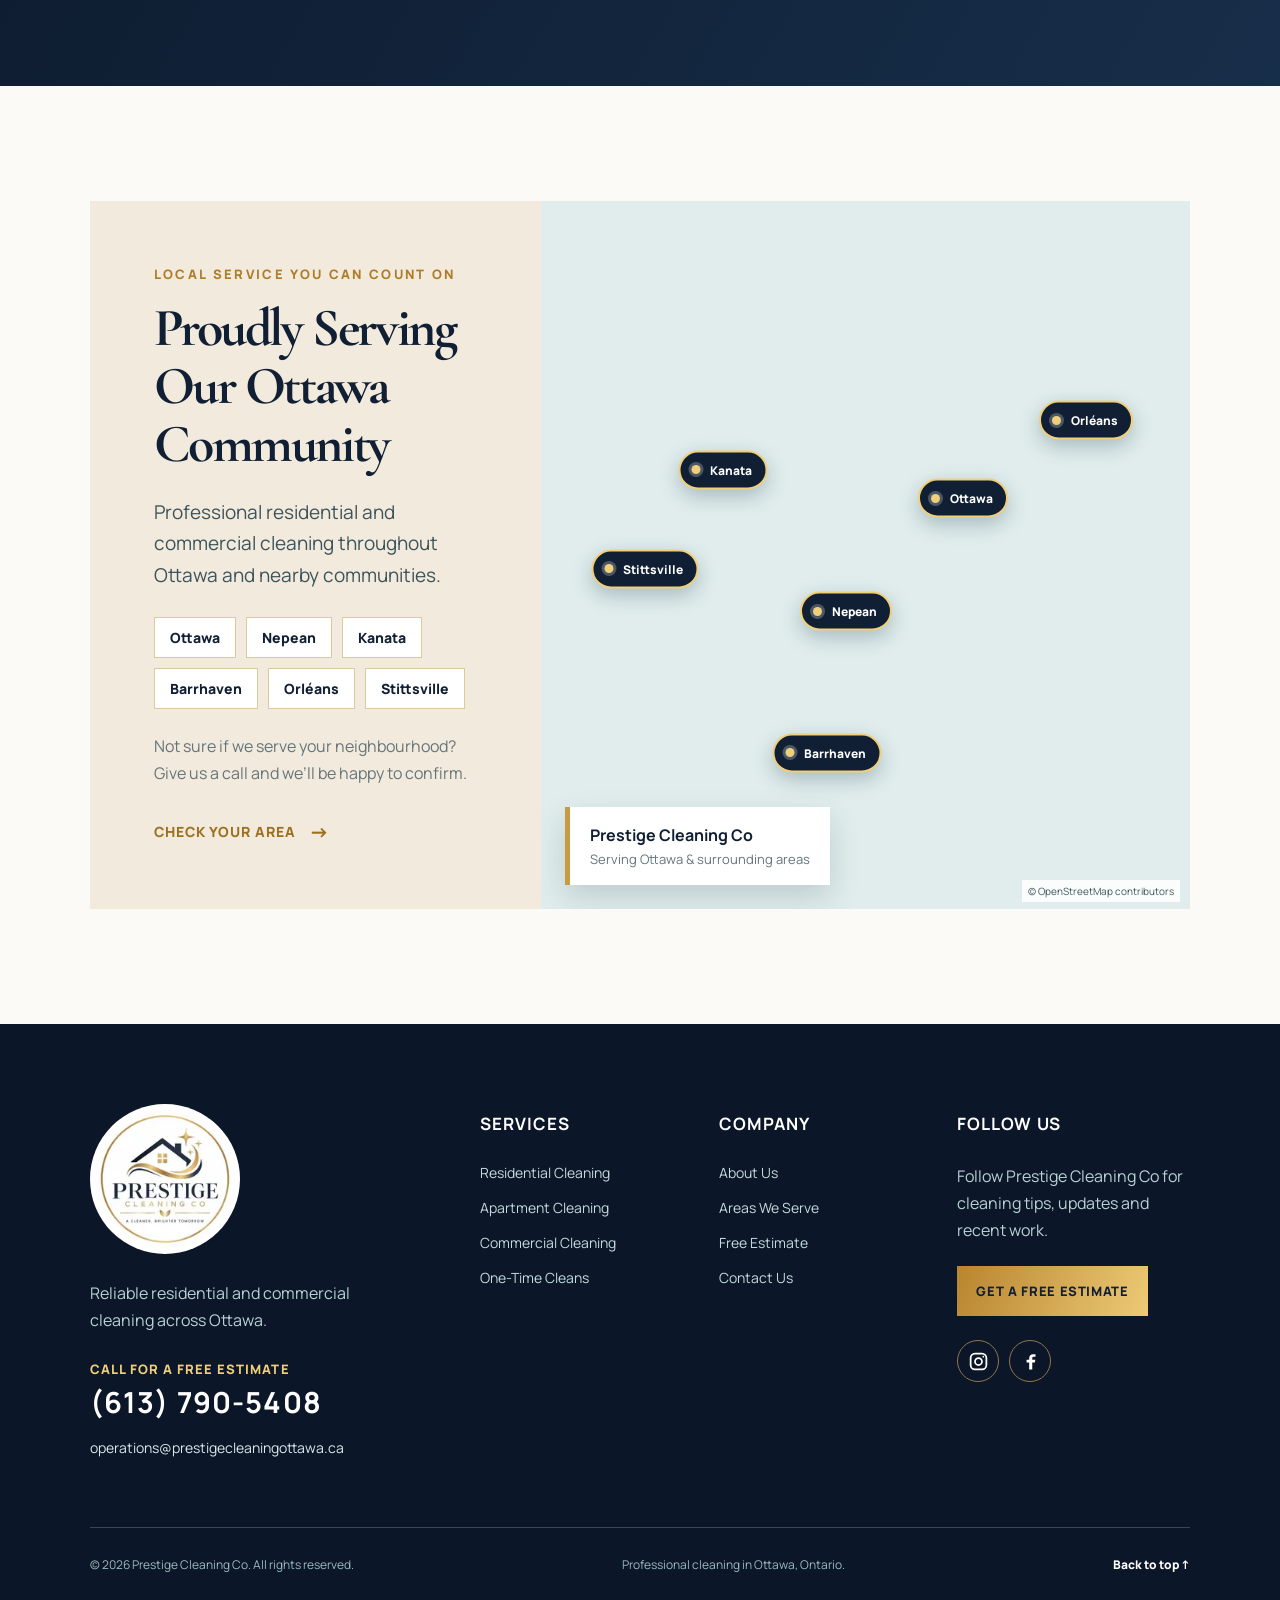
==== commit 6d375e70: "Shorten detail-clean description" ====
--- a/index.html
+++ b/index.html
@@ -100,9 +100,7 @@
       <div class="system-copy">
         <p class="section-kicker">A better clean, every visit</p>
         <h2>Keeping Your Home Cleaner With Our Detail-Clean Rotation</h2>
-        <p>A truly clean home requires more than simply covering the basics. Our detail-clean rotation combines dependable routine cleaning with focused attention on the areas that need a deeper touch.</p>
-        <p>During each visit, we thoroughly clean the essential spaces throughout your home while giving selected rooms and commonly overlooked details extra care. By rotating our focus from visit to visit, we help reduce dust, dirt and buildup before they become noticeable.</p>
-        <p>The result is a consistently fresh, comfortable and well-maintained home, without you having to worry about what may have been missed. With Prestige Cleaning Co, every visit moves your home closer to a cleaner, brighter tomorrow.</p>
+        <p>Our detail-clean rotation combines reliable routine cleaning with extra attention to commonly overlooked areas. By focusing on different details during each visit, we help keep your entire home consistently fresh, comfortable and well maintained.</p>
         <a class="system-button" href="quote.html">GET A CLEANING ESTIMATE</a>
       </div>
     </section>
